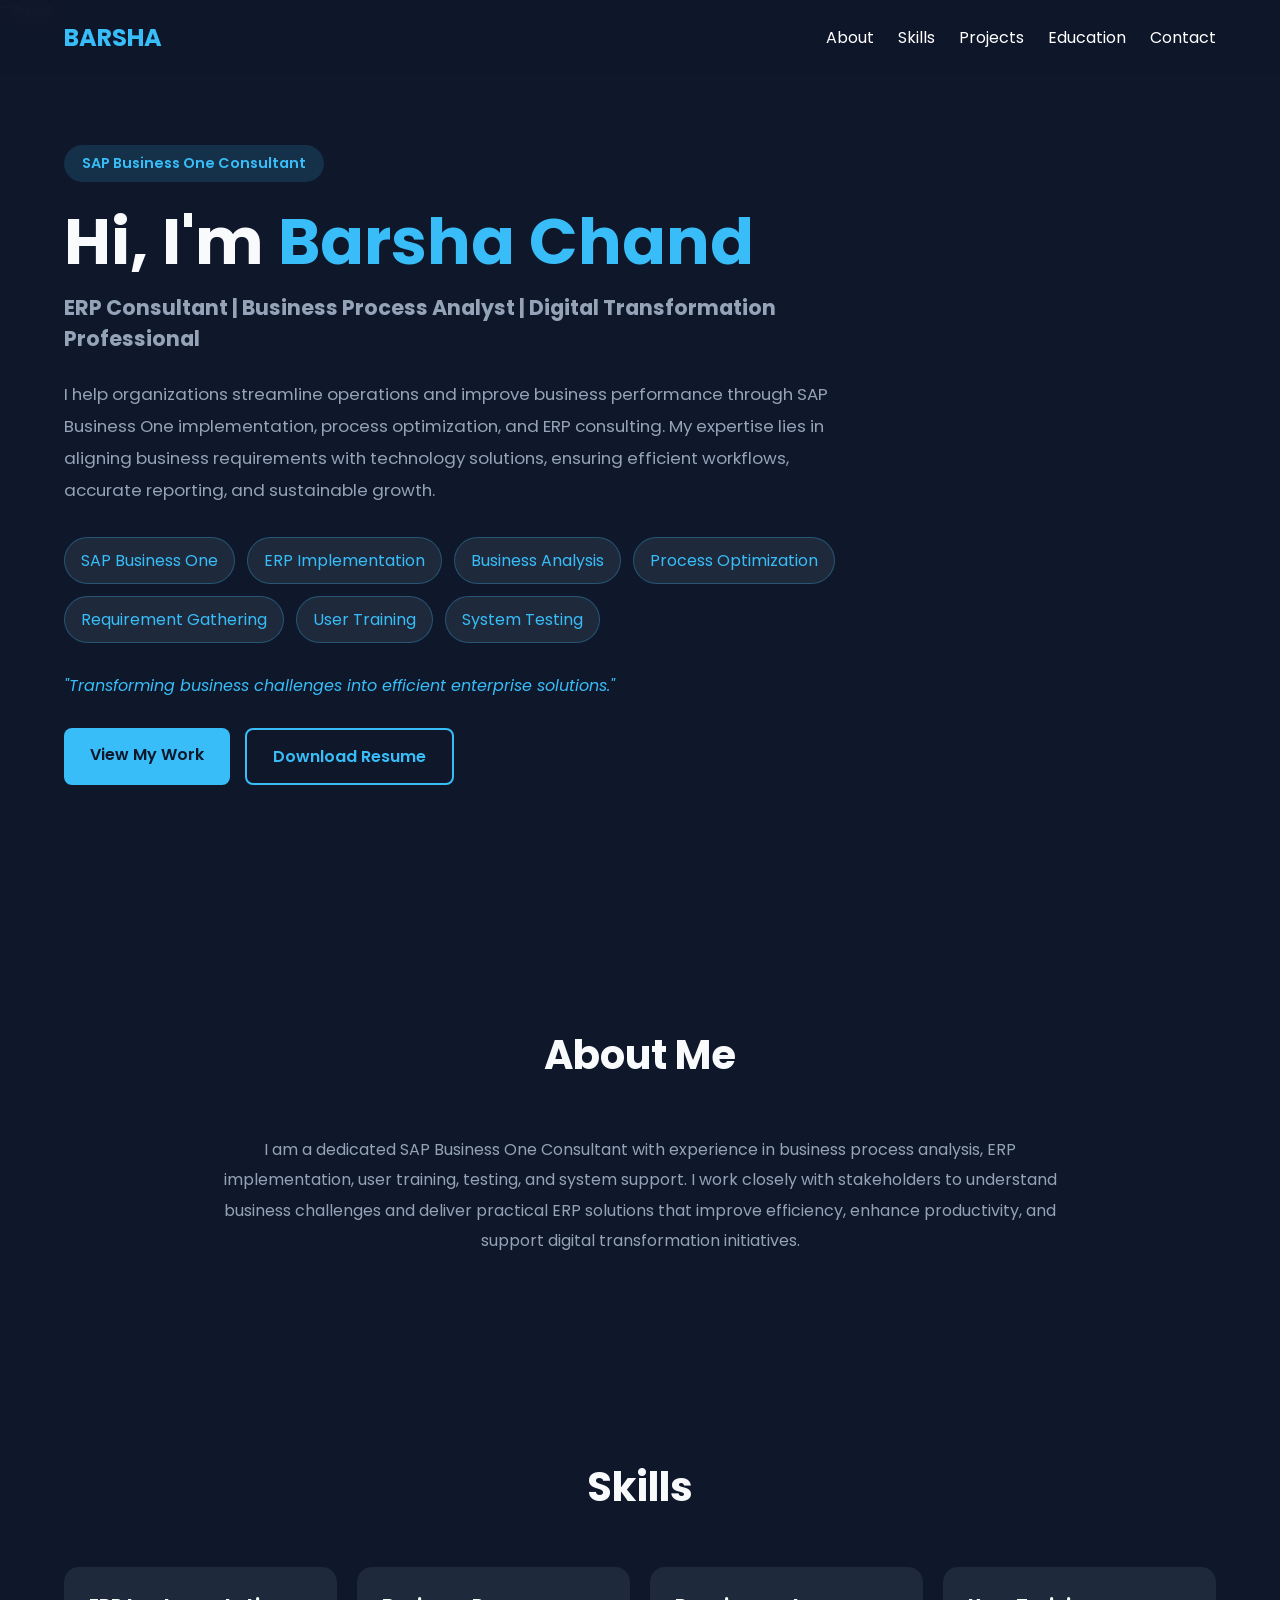
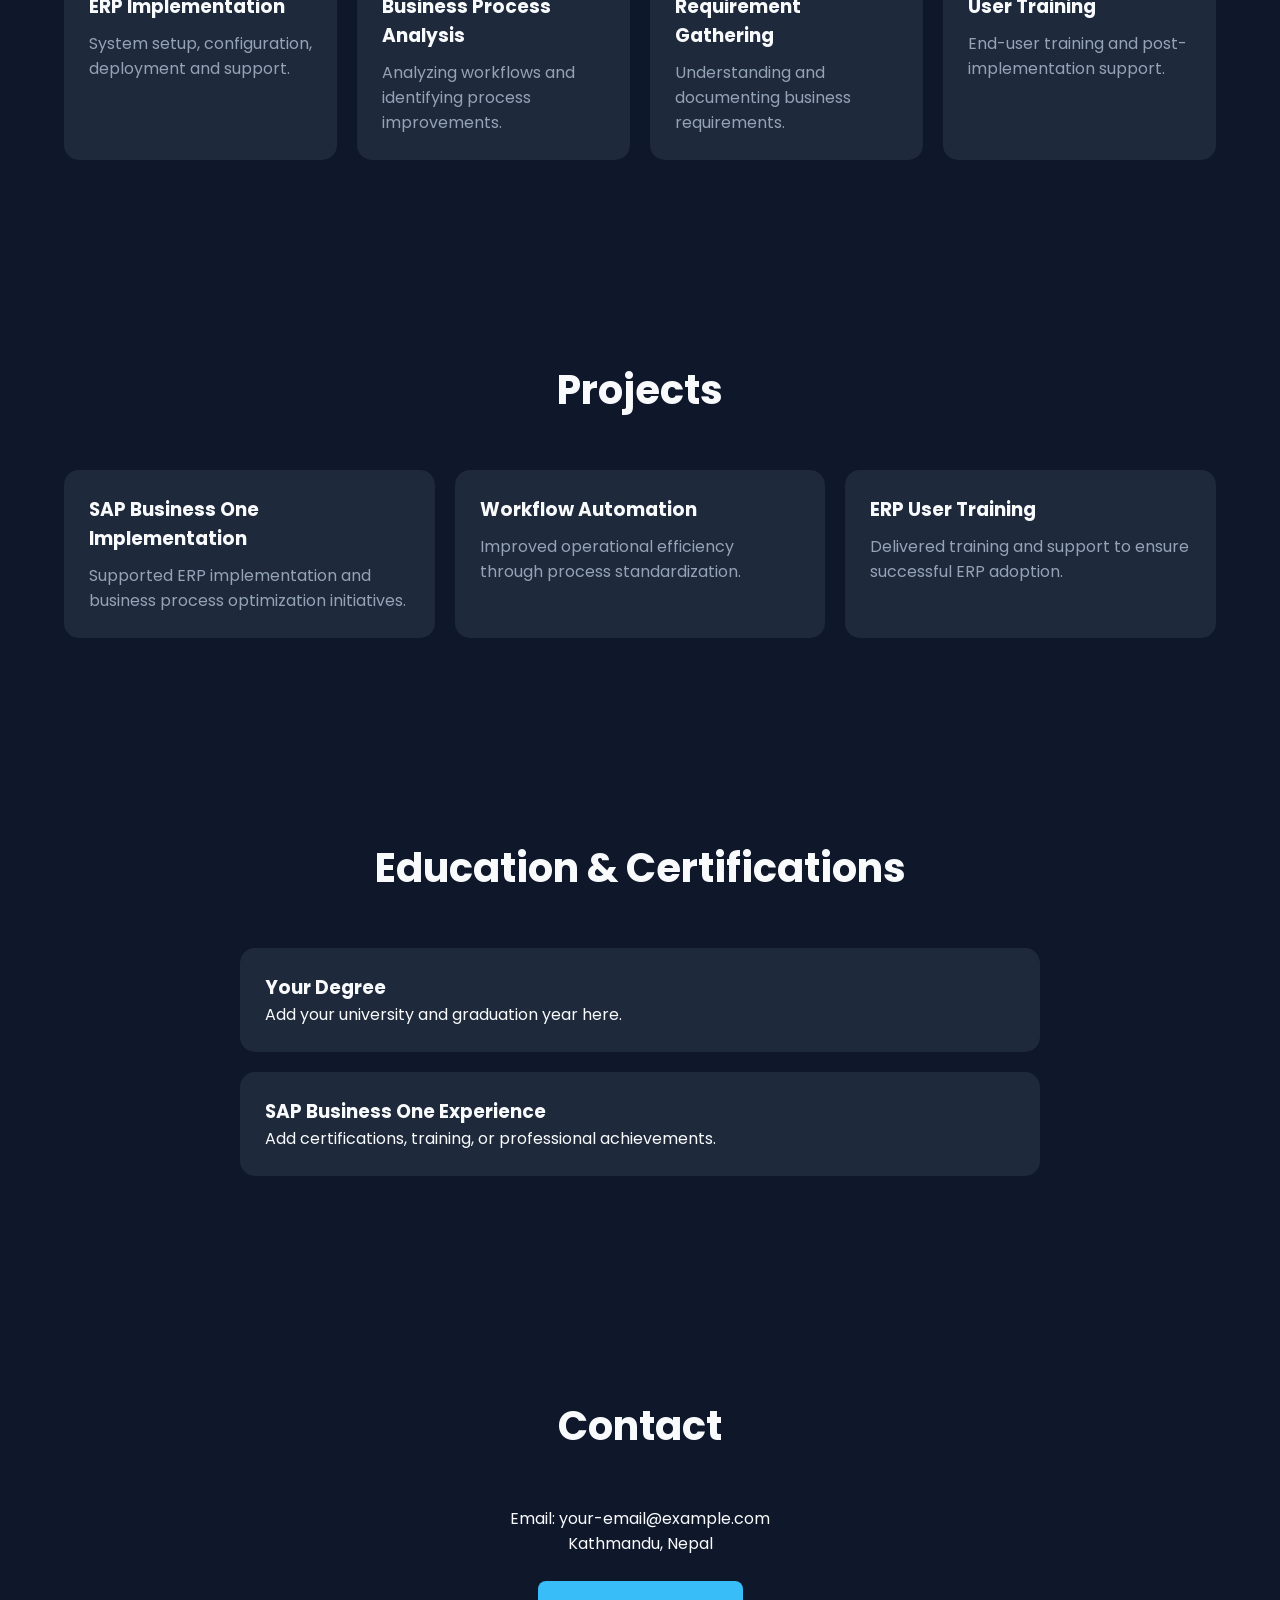
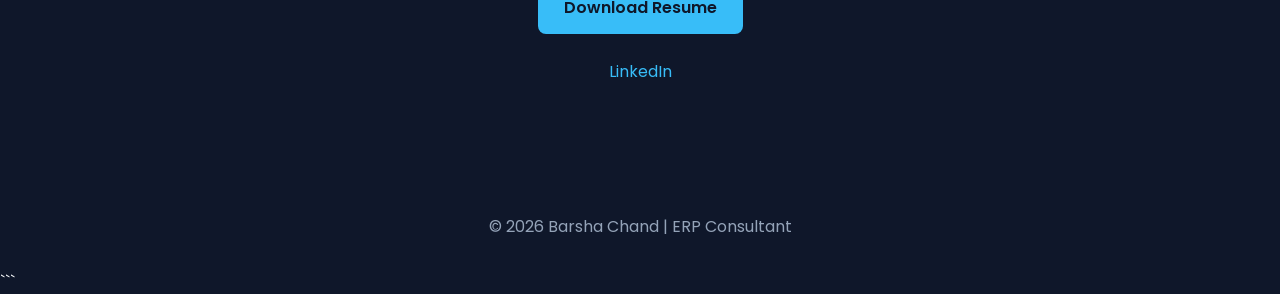
==== index.html @ 1b9569a8 "I changed the footer section" ====
```html
<!DOCTYPE html>
<html lang="en">
<head>
<meta charset="UTF-8">
<meta name="viewport" content="width=device-width, initial-scale=1.0">

<title>Barsha Chand | SAP Business One Consultant</title>

<link href="https://fonts.googleapis.com/css2?family=Poppins:wght@300;400;500;600;700&display=swap" rel="stylesheet">

<style>

:root{
    --bg:#0f172a;
    --card:#1e293b;
    --primary:#38bdf8;
    --text:#f8fafc;
    --muted:#94a3b8;
}

*{
    margin:0;
    padding:0;
    box-sizing:border-box;
    font-family:'Poppins',sans-serif;
    scroll-behavior:smooth;
}

body{
    background:var(--bg);
    color:var(--text);
}

.container{
    width:90%;
    max-width:1200px;
    margin:auto;
}

/* NAVBAR */

nav{
    position:fixed;
    top:0;
    width:100%;
    background:rgba(15,23,42,.95);
    backdrop-filter:blur(10px);
    z-index:1000;
}

.nav-content{
    display:flex;
    justify-content:space-between;
    align-items:center;
    padding:20px 0;
}

.logo{
    font-size:1.5rem;
    font-weight:700;
    color:var(--primary);
}

.nav-links a{
    color:white;
    text-decoration:none;
    margin-left:20px;
    transition:.3s;
}

.nav-links a:hover{
    color:var(--primary);
}

/* HERO */

.hero{
    min-height:100vh;
    display:flex;
    align-items:center;
    padding-top:80px;
}

.hero-content{
    max-width:800px;
}

.hero-badge{
    display:inline-block;
    background:rgba(56,189,248,.15);
    color:var(--primary);
    padding:8px 18px;
    border-radius:30px;
    font-size:.9rem;
    font-weight:600;
    margin-bottom:25px;
}

.hero h1{
    font-size:4rem;
    line-height:1.1;
}

.hero h1 span{
    color:var(--primary);
}

.hero-subtitle{
    color:var(--muted);
    font-size:1.3rem;
    margin-top:15px;
}

.hero-description{
    color:var(--muted);
    line-height:1.9;
    margin:25px 0;
    font-size:1.05rem;
}

.skill-tags{
    display:flex;
    flex-wrap:wrap;
    gap:12px;
    margin:30px 0;
}

.skill{
    background:var(--card);
    color:var(--primary);
    border:1px solid rgba(56,189,248,.3);
    padding:10px 16px;
    border-radius:30px;
}

.hero-quote{
    color:var(--primary);
    font-style:italic;
    margin-bottom:30px;
}

.hero-buttons{
    display:flex;
    gap:15px;
    flex-wrap:wrap;
}

.btn{
    display:inline-block;
    background:var(--primary);
    color:#0f172a;
    padding:14px 26px;
    border-radius:8px;
    text-decoration:none;
    font-weight:600;
}

.btn-outline{
    background:transparent;
    border:2px solid var(--primary);
    color:var(--primary);
}

/* SECTIONS */

section{
    padding:100px 0;
}

.section-title{
    text-align:center;
    font-size:2.5rem;
    margin-bottom:50px;
}

.about{
    max-width:850px;
    margin:auto;
    text-align:center;
    line-height:1.9;
    color:var(--muted);
}

.skills-grid,
.projects-grid{
    display:grid;
    grid-template-columns:repeat(auto-fit,minmax(250px,1fr));
    gap:20px;
}

.card{
    background:var(--card);
    padding:25px;
    border-radius:15px;
    transition:.3s;
}

.card:hover{
    transform:translateY(-8px);
}

.card p{
    margin-top:10px;
    color:var(--muted);
}

.timeline{
    max-width:800px;
    margin:auto;
}

.timeline-item{
    background:var(--card);
    padding:25px;
    border-radius:15px;
    margin-bottom:20px;
}

.contact{
    text-align:center;
}

.socials{
    margin-top:25px;
}

.socials a{
    color:var(--primary);
    text-decoration:none;
    margin:0 12px;
}

footer{
    text-align:center;
    padding:30px;
    color:var(--muted);
}

/* MOBILE */

@media(max-width:768px){

.hero h1{
    font-size:2.8rem;
}

.nav-links{
    display:none;
}

.hero{
    text-align:center;
}

.skill-tags{
    justify-content:center;
}

.hero-buttons{
    justify-content:center;
}

}

</style>
</head>

<body>

<nav>
<div class="container nav-content">

<div class="logo">BARSHA</div>

<div class="nav-links">
<a href="#about">About</a>
<a href="#skills">Skills</a>
<a href="#projects">Projects</a>
<a href="#education">Education</a>
<a href="#contact">Contact</a>
</div>

</div>
</nav>

<section class="hero">

<div class="container">

<div class="hero-content">

<div class="hero-badge">
SAP Business One Consultant
</div>

<h1>
Hi, I'm <span>Barsha Chand</span>
</h1>

<h3 class="hero-subtitle">
ERP Consultant | Business Process Analyst | Digital Transformation Professional
</h3>

<p class="hero-description">
I help organizations streamline operations and improve business performance through SAP Business One implementation, process optimization, and ERP consulting. My expertise lies in aligning business requirements with technology solutions, ensuring efficient workflows, accurate reporting, and sustainable growth.
</p>

<div class="skill-tags">
<span class="skill">SAP Business One</span>
<span class="skill">ERP Implementation</span>
<span class="skill">Business Analysis</span>
<span class="skill">Process Optimization</span>
<span class="skill">Requirement Gathering</span>
<span class="skill">User Training</span>
<span class="skill">System Testing</span>
</div>

<p class="hero-quote">
"Transforming business challenges into efficient enterprise solutions."
</p>

<div class="hero-buttons">
<a href="#projects" class="btn">View My Work</a>
<a href="resume.pdf" class="btn btn-outline">Download Resume</a>
</div>

</div>

</div>

</section>

<section id="about">

<div class="container">

<h2 class="section-title">About Me</h2>

<div class="about">
<p>
I am a dedicated SAP Business One Consultant with experience in business process analysis, ERP implementation, user training, testing, and system support. I work closely with stakeholders to understand business challenges and deliver practical ERP solutions that improve efficiency, enhance productivity, and support digital transformation initiatives.
</p>
</div>

</div>

</section>

<section id="skills">

<div class="container">

<h2 class="section-title">Skills</h2>

<div class="skills-grid">

<div class="card">
<h3>ERP Implementation</h3>
<p>System setup, configuration, deployment and support.</p>
</div>

<div class="card">
<h3>Business Process Analysis</h3>
<p>Analyzing workflows and identifying process improvements.</p>
</div>

<div class="card">
<h3>Requirement Gathering</h3>
<p>Understanding and documenting business requirements.</p>
</div>

<div class="card">
<h3>User Training</h3>
<p>End-user training and post-implementation support.</p>
</div>

</div>

</div>

</section>

<section id="projects">

<div class="container">

<h2 class="section-title">Projects</h2>

<div class="projects-grid">

<div class="card">
<h3>SAP Business One Implementation</h3>
<p>Supported ERP implementation and business process optimization initiatives.</p>
</div>

<div class="card">
<h3>Workflow Automation</h3>
<p>Improved operational efficiency through process standardization.</p>
</div>

<div class="card">
<h3>ERP User Training</h3>
<p>Delivered training and support to ensure successful ERP adoption.</p>
</div>

</div>

</div>

</section>

<section id="education">

<div class="container">

<h2 class="section-title">Education & Certifications</h2>

<div class="timeline">

<div class="timeline-item">
<h3>Your Degree</h3>
<p>Add your university and graduation year here.</p>
</div>

<div class="timeline-item">
<h3>SAP Business One Experience</h3>
<p>Add certifications, training, or professional achievements.</p>
</div>

</div>

</div>

</section>

<section id="contact">

<div class="container contact">

<h2 class="section-title">Contact</h2>

<p>Email: your-email@example.com</p>
<p>Kathmandu, Nepal</p>

<br>

<a href="resume.pdf" class="btn">
Download Resume
</a>

<div class="socials">
<a href="https://www.linkedin.com/in/barsha-chand-698a9b24b/" target="_blank">LinkedIn</a>
</div>

</div>

</section>

<footer>
© 2026 Barsha Chand | ERP Consultant
</footer>

</body>
</html>
```
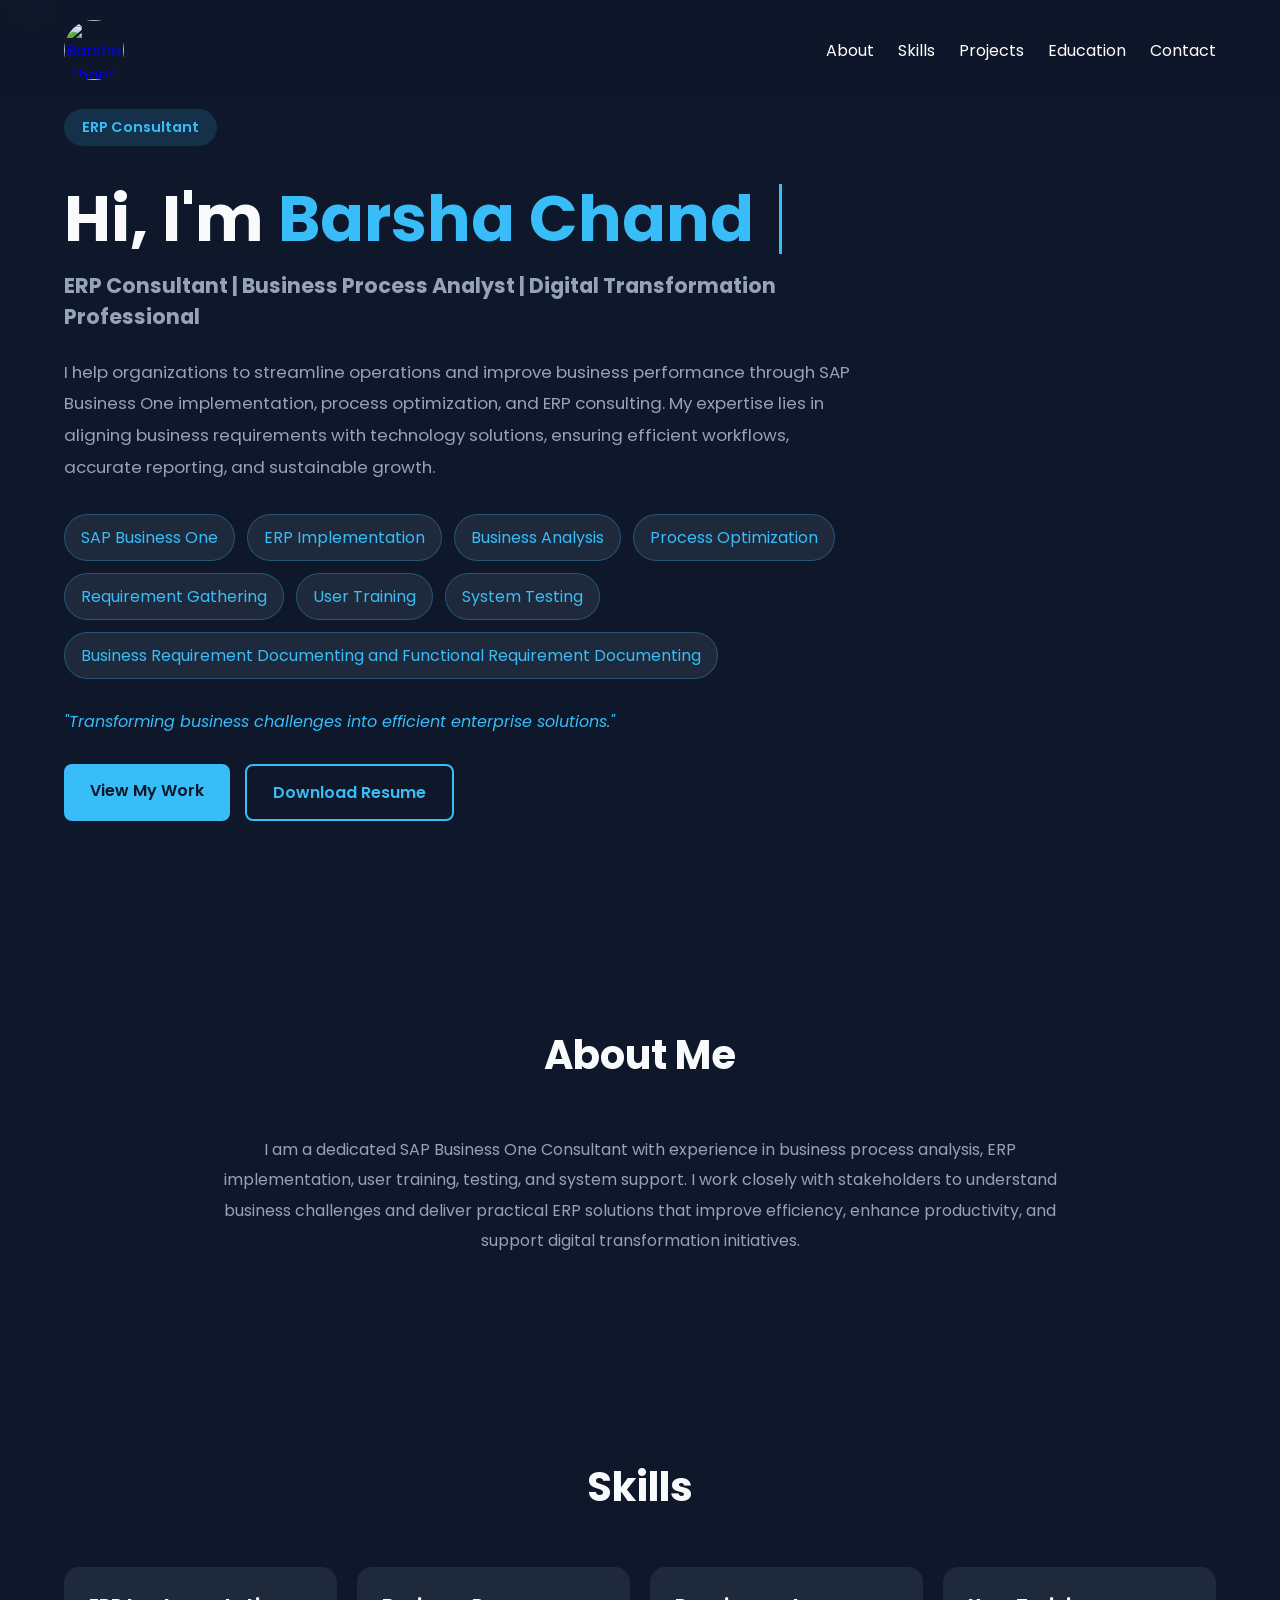
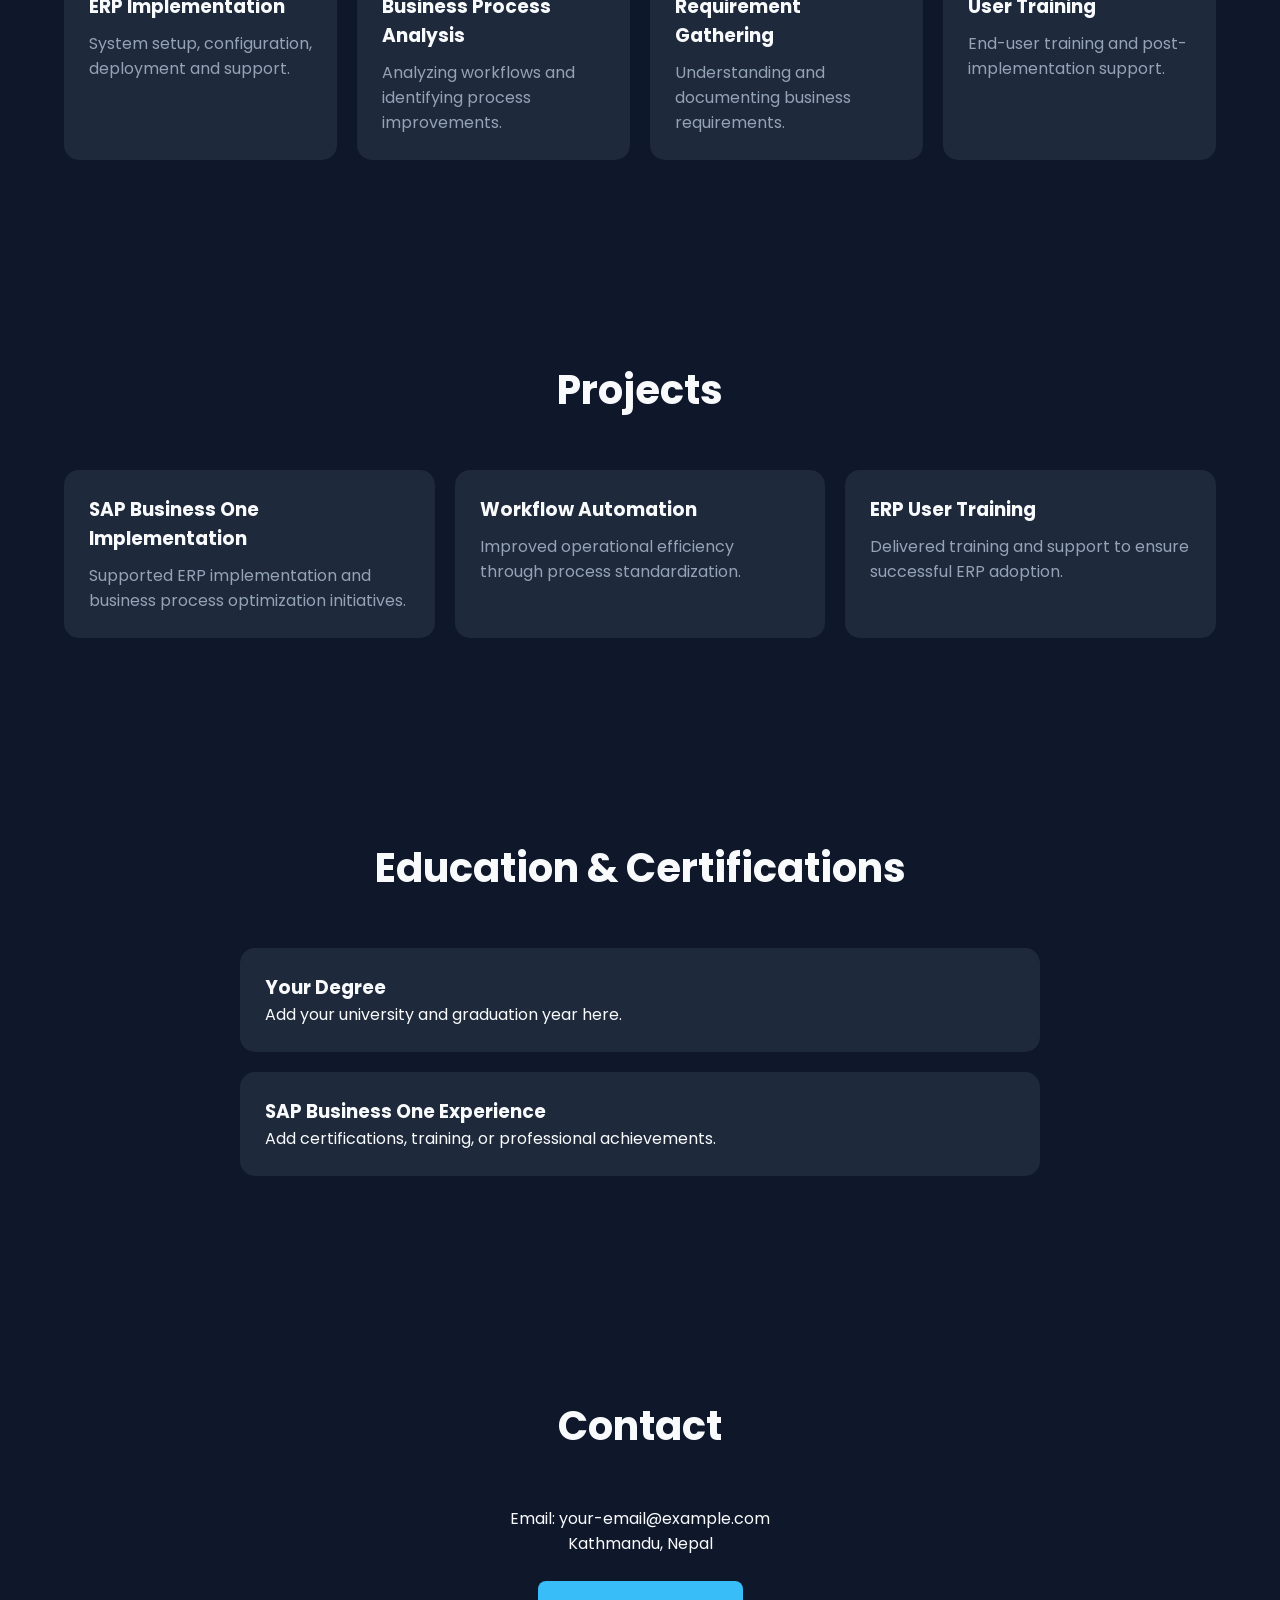
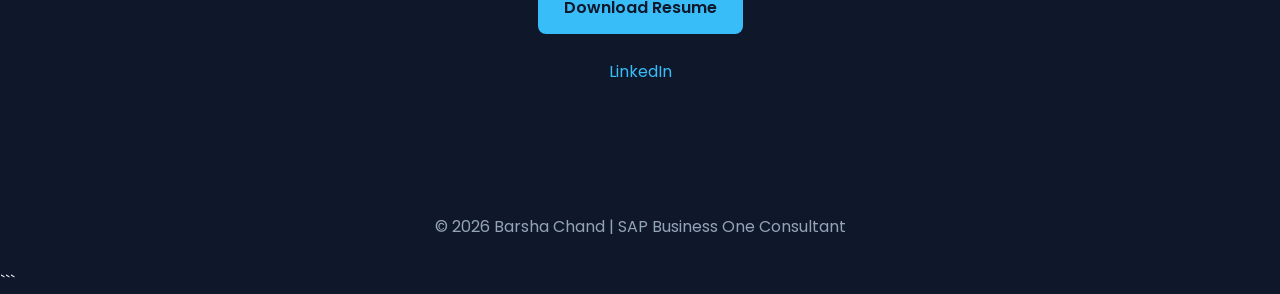
==== commit 9ced3a7d: "I changed my profile section" ====
--- a/index.html
+++ b/index.html
@@ -5,7 +5,7 @@
 <meta charset="UTF-8">
 <meta name="viewport" content="width=device-width, initial-scale=1.0">
 
-<title>Barsha Chand | SAP Business One Consultant</title>
+<title>Barsha Chand | ERP Consultant</title>
 
 <link href="https://fonts.googleapis.com/css2?family=Poppins:wght@300;400;500;600;700&display=swap" rel="stylesheet">
 
@@ -56,10 +56,19 @@
     padding:20px 0;
 }
 
-.logo{
-    font-size:1.5rem;
-    font-weight:700;
-    color:var(--primary);
+.logo {
+    width: 60px;
+    height: 60px;
+    border-radius: 50%;
+    overflow: hidden;
+    display: block;
+    cursor: pointer;
+}
+
+.logo img {
+    width: 100%;
+    height: 100%;
+    object-fit: cover;
 }
 
 .nav-links a{
@@ -118,7 +127,34 @@
     margin:25px 0;
     font-size:1.05rem;
 }
-
+.typing {
+      position: relative;
+    top: 13px;
+    display: inline-block;
+    vertical-align: baseline;
+    overflow: hidden;
+    white-space: nowrap;    
+    border-right: 3px solid var(--primary);
+    width: 0;
+    animation:
+        typing 3s steps(12, end) forwards,
+        blink 0.8s step-end 5s;
+}
+
+@keyframes typing {
+    from {
+        width: 0;
+    }
+    to {
+        width: 12ch;
+    }
+}
+
+@keyframes blink {
+    50% {
+        border-color: transparent;
+    }
+}
 .skill-tags{
     display:flex;
     flex-wrap:wrap;
@@ -145,6 +181,7 @@
     gap:15px;
     flex-wrap:wrap;
 }
+
 
 .btn{
     display:inline-block;
@@ -241,6 +278,7 @@
 
 @media(max-width:768px){
 
+    
 .hero h1{
     font-size:2.8rem;
 }
@@ -266,12 +304,14 @@
 </style>
 </head>
 
-<body>
+<body id="top">
 
 <nav>
 <div class="container nav-content">
 
-<div class="logo">BARSHA</div>
+<a href="#top" class="logo">
+    <img src="photo.jpg" alt="Barsha Chand">
+</a>
 
 <div class="nav-links">
 <a href="#about">About</a>
@@ -291,11 +331,12 @@
 <div class="hero-content">
 
 <div class="hero-badge">
-SAP Business One Consultant
+ERP Consultant
 </div>
 
 <h1>
-Hi, I'm <span>Barsha Chand</span>
+    Hi, I'm
+    <span class="typing">Barsha Chand</span>
 </h1>
 
 <h3 class="hero-subtitle">
@@ -303,7 +344,7 @@
 </h3>
 
 <p class="hero-description">
-I help organizations streamline operations and improve business performance through SAP Business One implementation, process optimization, and ERP consulting. My expertise lies in aligning business requirements with technology solutions, ensuring efficient workflows, accurate reporting, and sustainable growth.
+I help organizations to streamline operations and improve business performance through SAP Business One implementation, process optimization, and ERP consulting. My expertise lies in aligning business requirements with technology solutions, ensuring efficient workflows, accurate reporting, and sustainable growth.
 </p>
 
 <div class="skill-tags">
@@ -314,6 +355,7 @@
 <span class="skill">Requirement Gathering</span>
 <span class="skill">User Training</span>
 <span class="skill">System Testing</span>
+<span class="skill">Business Requirement Documenting and Functional Requirement Documenting</span>
 </div>
 
 <p class="hero-quote">
@@ -458,7 +500,7 @@
 </section>
 
 <footer>
-© 2026 Barsha Chand | ERP Consultant
+© 2026 Barsha Chand | SAP Business One Consultant
 </footer>
 
 </body>
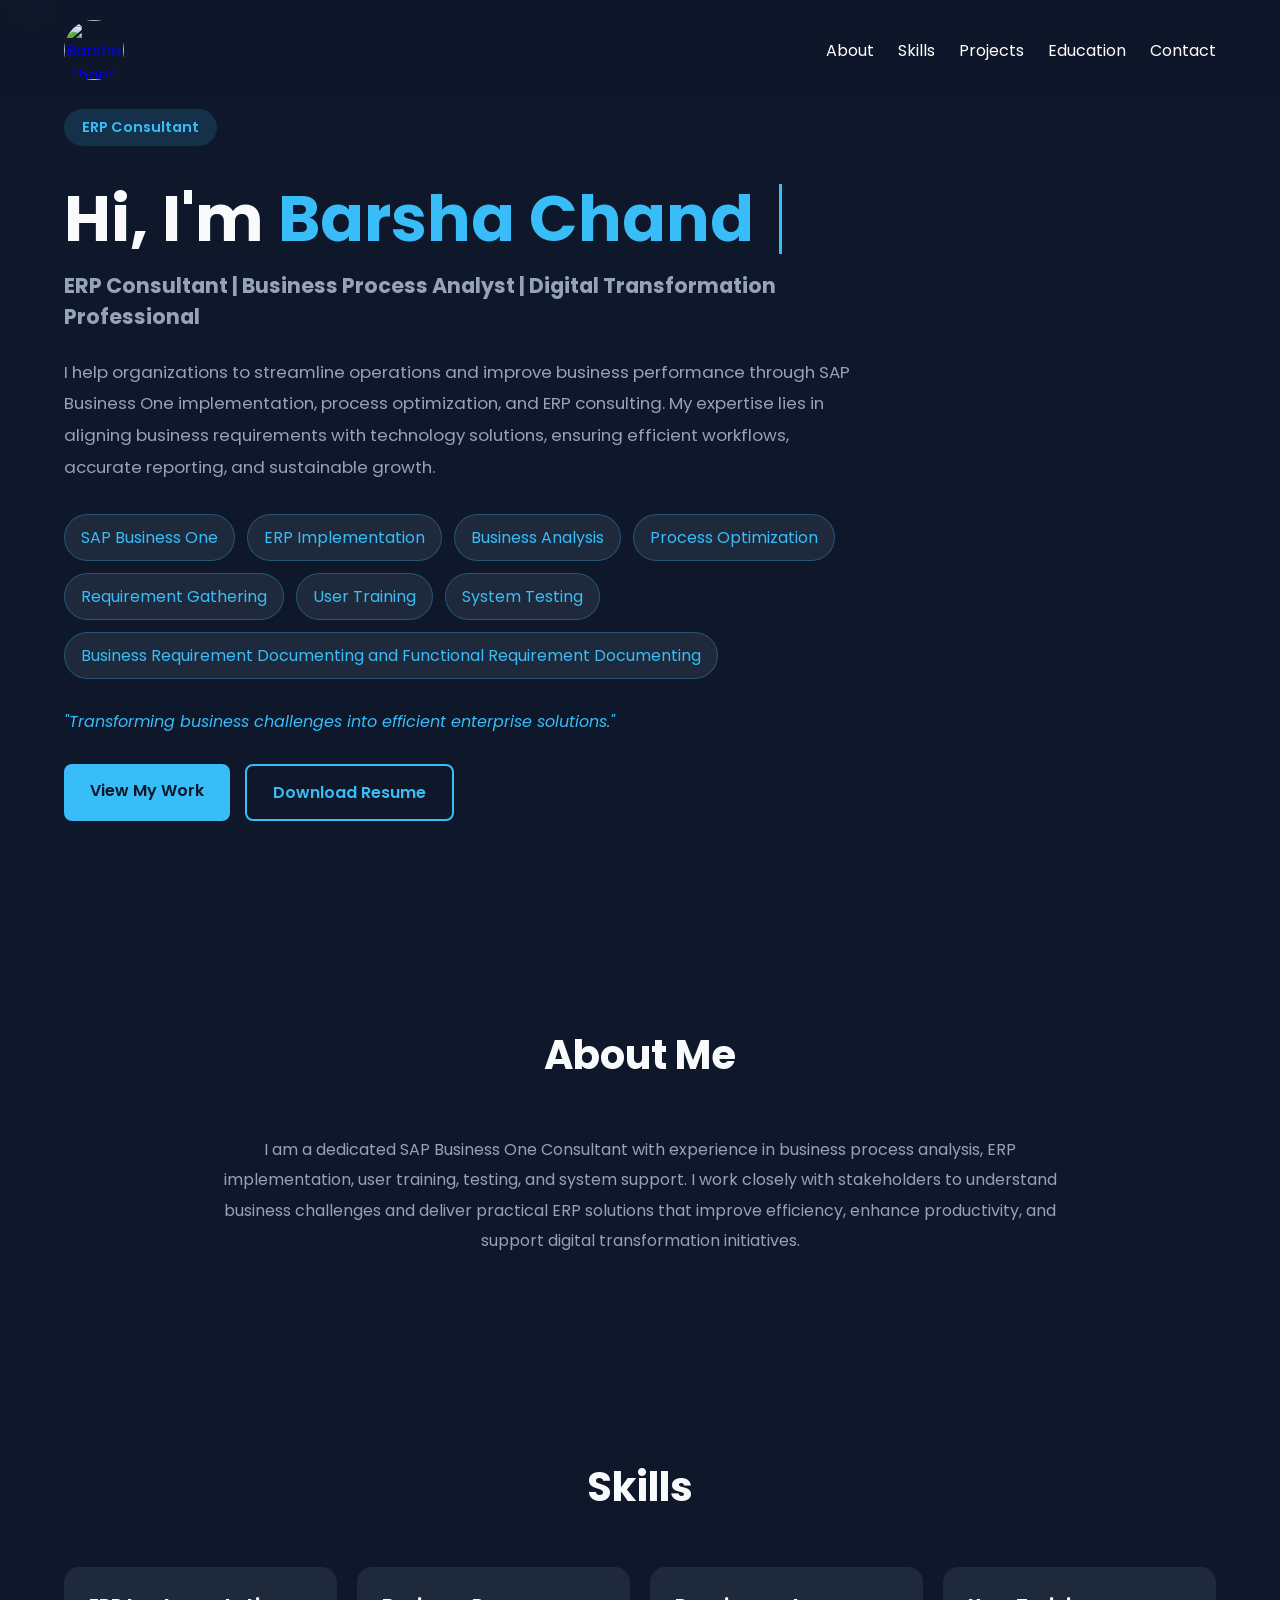
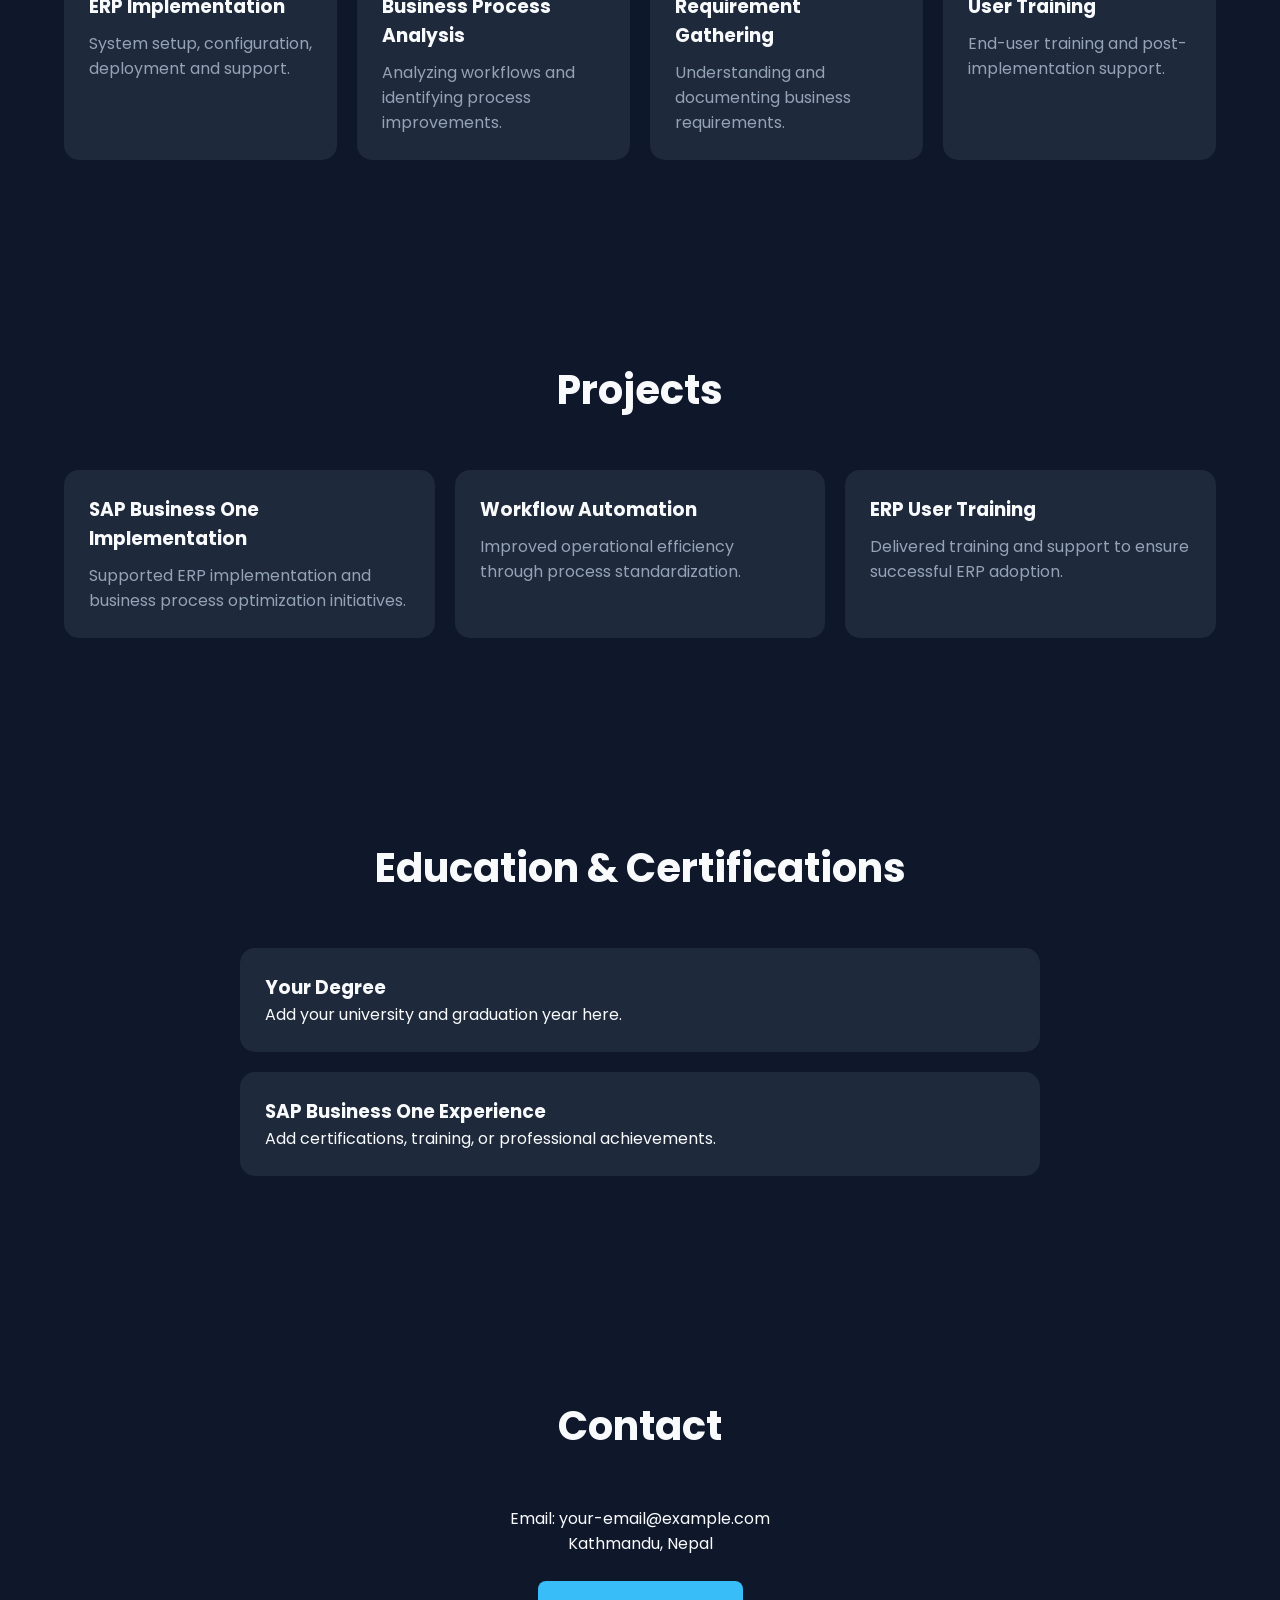
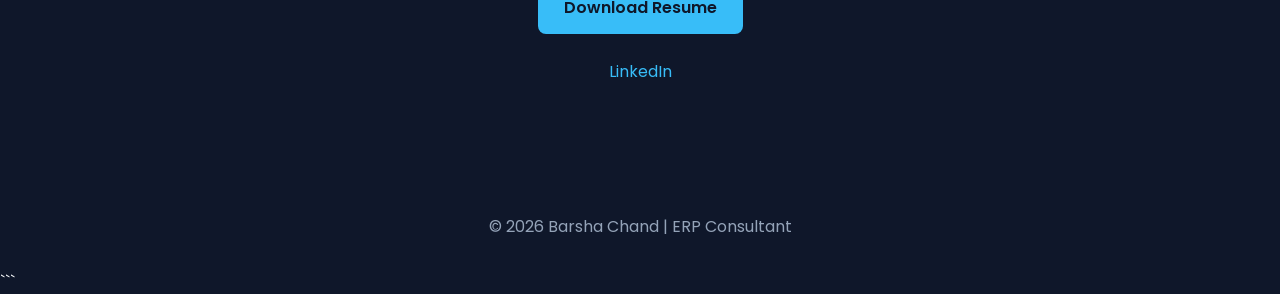
==== commit ee97a12d: "I changes my profile section" ====
--- a/index.html
+++ b/index.html
@@ -500,7 +500,7 @@
 </section>
 
 <footer>
-© 2026 Barsha Chand | SAP Business One Consultant
+© 2026 Barsha Chand | ERP Consultant
 </footer>
 
 </body>
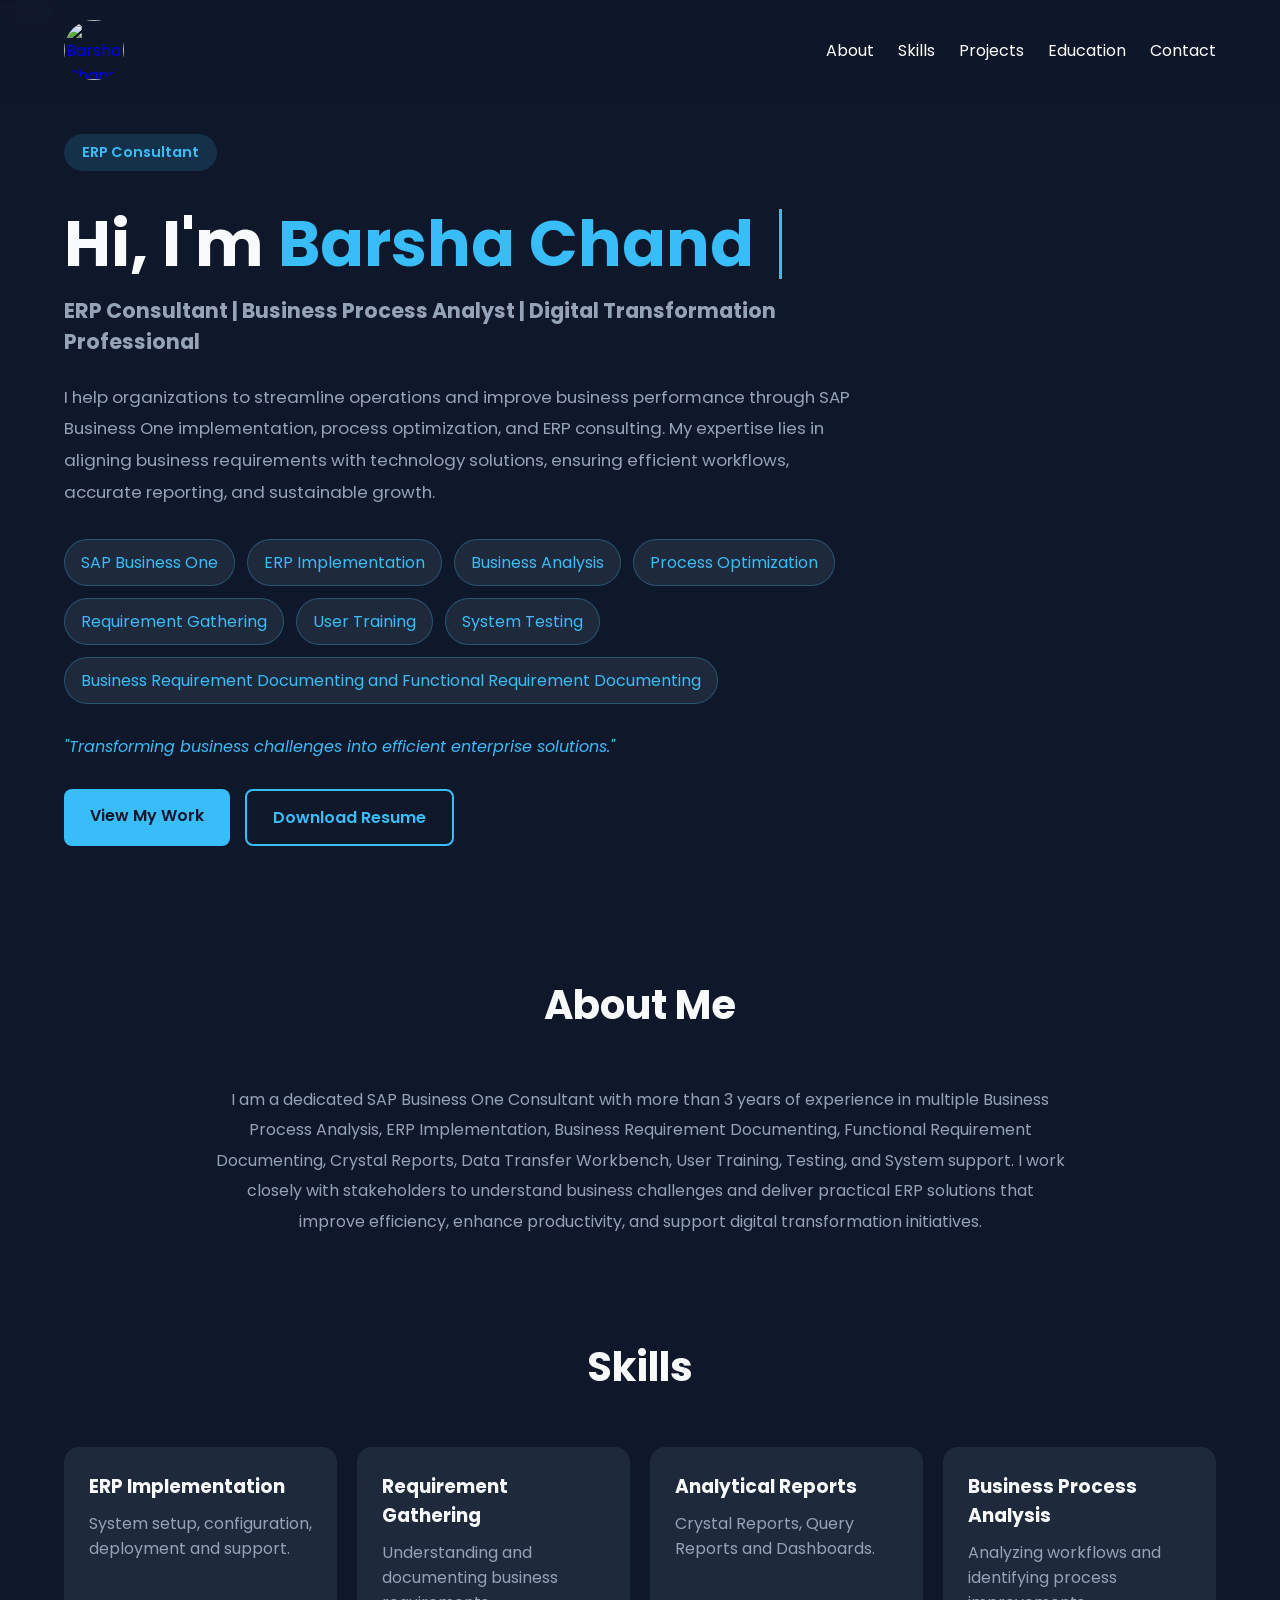
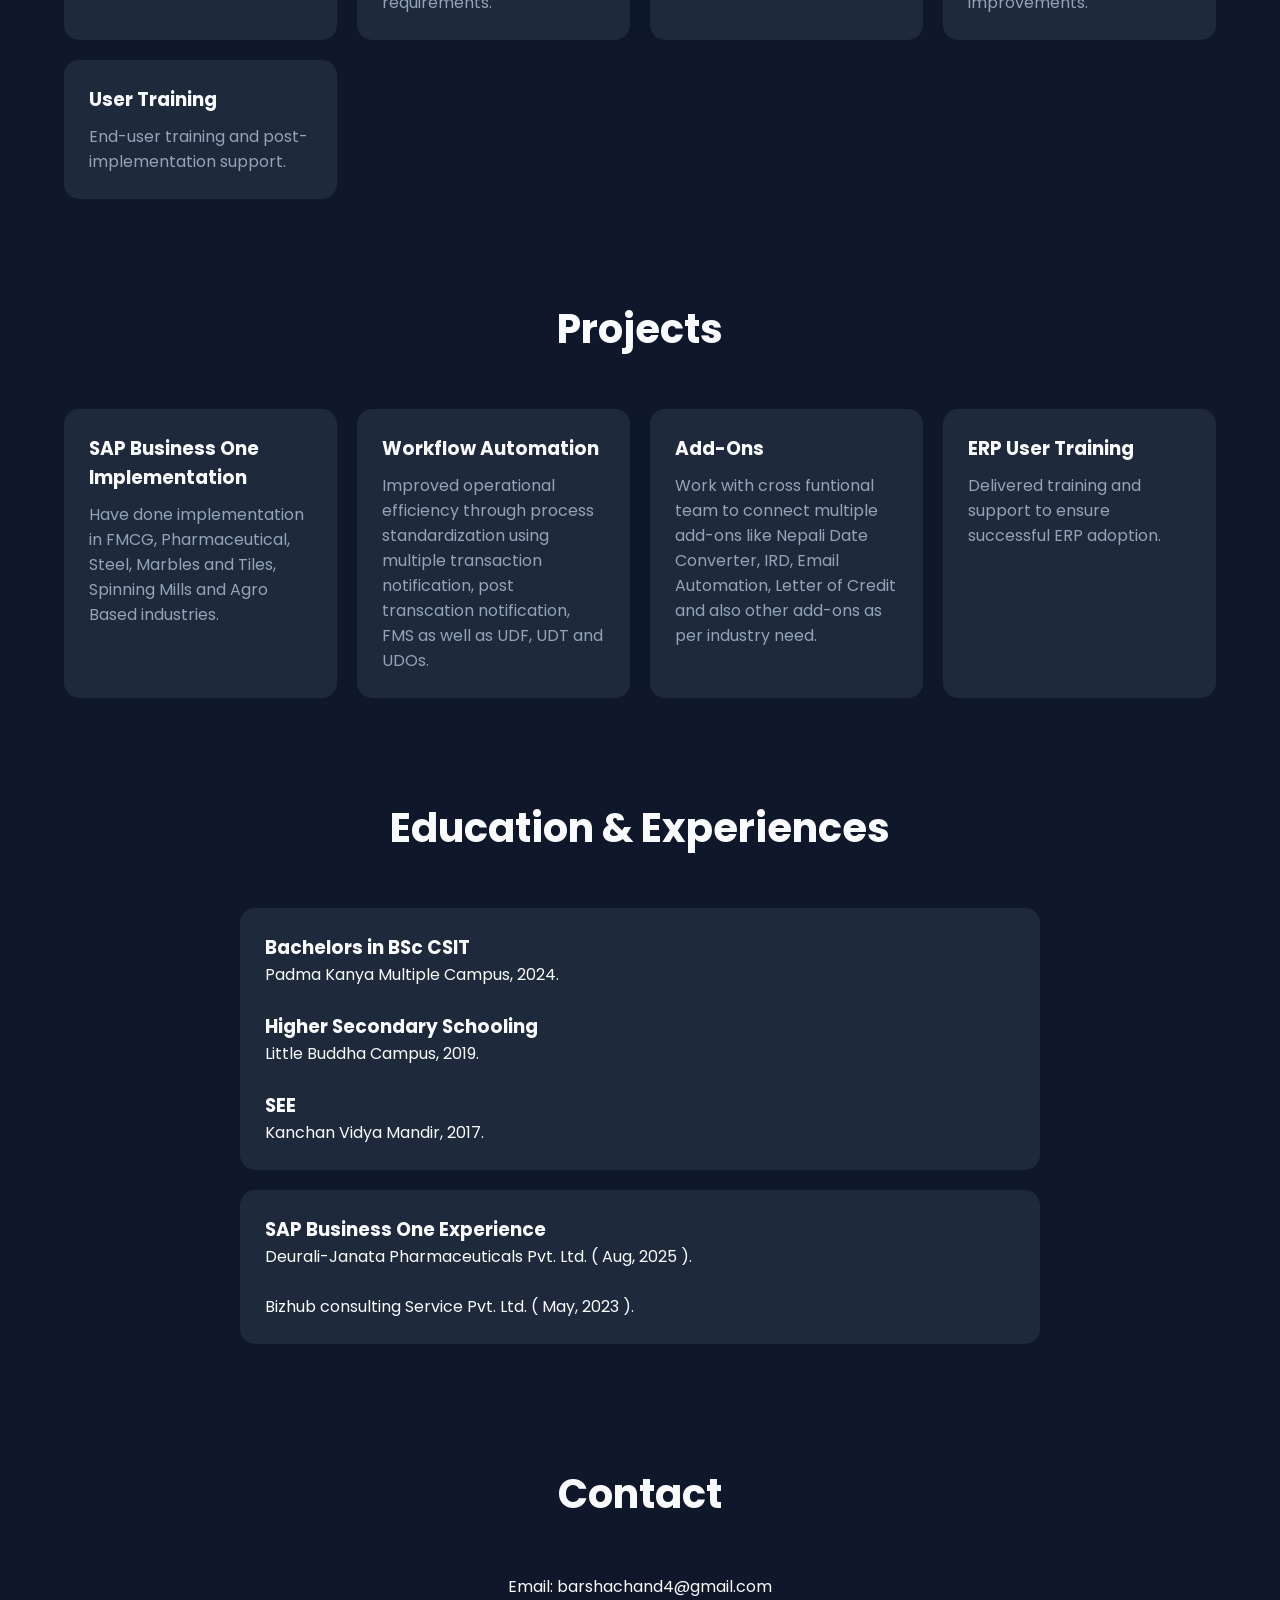
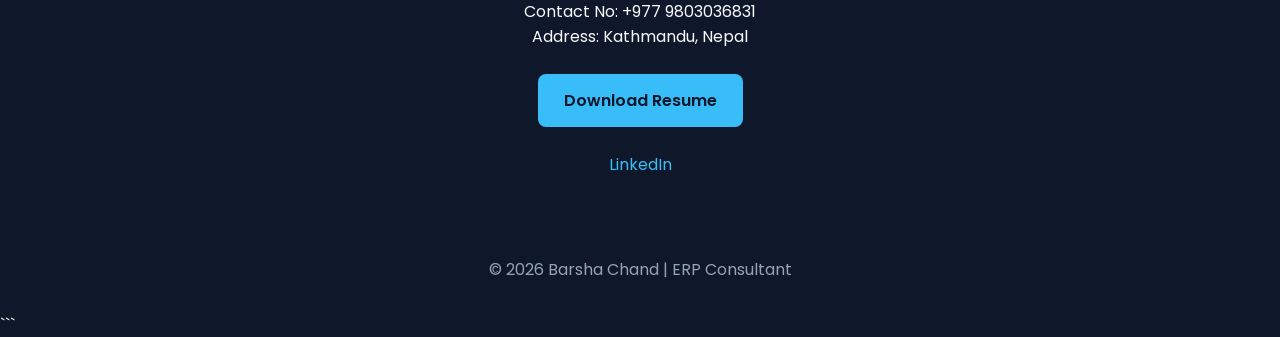
==== commit 71cddd46: "I updated all the content" ====
--- a/index.html
+++ b/index.html
@@ -202,7 +202,7 @@
 /* SECTIONS */
 
 section{
-    padding:100px 0;
+    padding:50px 0;
 }
 
 .section-title{
@@ -381,7 +381,7 @@
 
 <div class="about">
 <p>
-I am a dedicated SAP Business One Consultant with experience in business process analysis, ERP implementation, user training, testing, and system support. I work closely with stakeholders to understand business challenges and deliver practical ERP solutions that improve efficiency, enhance productivity, and support digital transformation initiatives.
+I am a dedicated SAP Business One Consultant with more than 3 years of experience in multiple Business Process Analysis, ERP Implementation, Business Requirement Documenting, Functional Requirement Documenting, Crystal Reports, Data Transfer Workbench, User Training, Testing, and System support. I work closely with stakeholders to understand business challenges and deliver practical ERP solutions that improve efficiency, enhance productivity, and support digital transformation initiatives.
 </p>
 </div>
 
@@ -396,6 +396,7 @@
 <h2 class="section-title">Skills</h2>
 
 <div class="skills-grid">
+
 
 <div class="card">
 <h3>ERP Implementation</h3>
@@ -403,16 +404,21 @@
 </div>
 
 <div class="card">
+<h3>Requirement Gathering</h3>
+<p>Understanding and documenting business requirements.</p>
+</div>
+
+<div class="card">
+<h3>Analytical Reports</h3>
+<p>Crystal Reports, Query Reports and Dashboards.</p>
+</div>
+
+<div class="card">
 <h3>Business Process Analysis</h3>
 <p>Analyzing workflows and identifying process improvements.</p>
 </div>
 
 <div class="card">
-<h3>Requirement Gathering</h3>
-<p>Understanding and documenting business requirements.</p>
-</div>
-
-<div class="card">
 <h3>User Training</h3>
 <p>End-user training and post-implementation support.</p>
 </div>
@@ -433,12 +439,17 @@
 
 <div class="card">
 <h3>SAP Business One Implementation</h3>
-<p>Supported ERP implementation and business process optimization initiatives.</p>
+<p>Have done implementation in FMCG, Pharmaceutical, Steel, Marbles and Tiles, Spinning Mills and Agro Based industries.</p>
 </div>
 
 <div class="card">
 <h3>Workflow Automation</h3>
-<p>Improved operational efficiency through process standardization.</p>
+<p>Improved operational efficiency through process standardization using multiple transaction notification, post transcation notification, FMS as well as UDF, UDT and UDOs.</p>
+</div>
+
+<div class="card">
+<h3>Add-Ons</h3>
+<p>Work with cross funtional team to connect multiple add-ons like Nepali Date Converter, IRD, Email Automation, Letter of Credit and also other add-ons as per industry need.</p>
 </div>
 
 <div class="card">
@@ -456,18 +467,26 @@
 
 <div class="container">
 
-<h2 class="section-title">Education & Certifications</h2>
+<h2 class="section-title">Education & Experiences</h2>
 
 <div class="timeline">
 
 <div class="timeline-item">
-<h3>Your Degree</h3>
-<p>Add your university and graduation year here.</p>
+<h3>Bachelors in BSc CSIT</h3>
+<p>Padma Kanya Multiple Campus, 2024.</p>
+<br>
+<h3>Higher Secondary Schooling</h3>
+<p>Little Buddha Campus, 2019.</p>
+<br>
+<h3>SEE</h3>
+<p>Kanchan Vidya Mandir, 2017.</p>
 </div>
 
 <div class="timeline-item">
 <h3>SAP Business One Experience</h3>
-<p>Add certifications, training, or professional achievements.</p>
+<p>Deurali-Janata Pharmaceuticals Pvt. Ltd. ( Aug, 2025 ).</p>
+<br>
+<p>Bizhub consulting Service Pvt. Ltd. ( May, 2023 ).</p>
 </div>
 
 </div>
@@ -482,8 +501,9 @@
 
 <h2 class="section-title">Contact</h2>
 
-<p>Email: your-email@example.com</p>
-<p>Kathmandu, Nepal</p>
+<p>Email: barshachand4@gmail.com</p>
+<p>Contact No: +977 9803036831</p>
+<p>Address: Kathmandu, Nepal</p>
 
 <br>
 
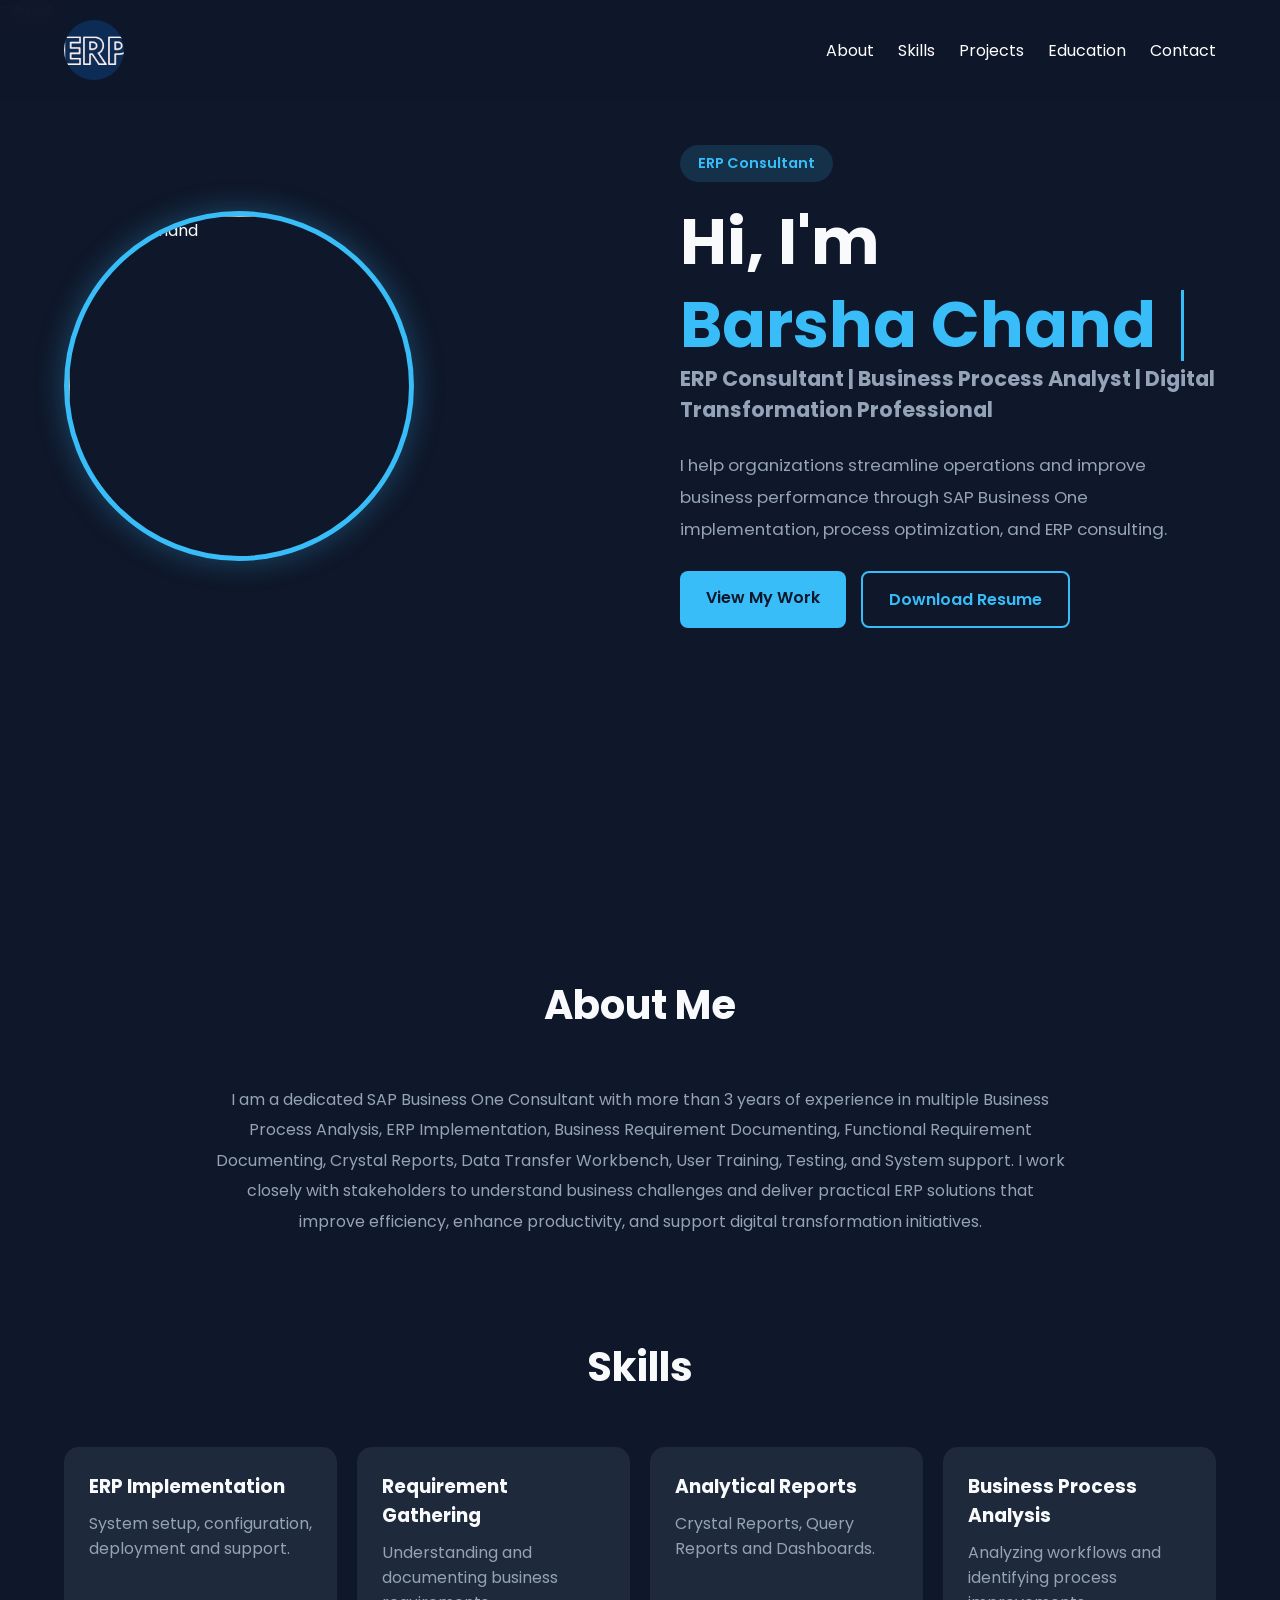
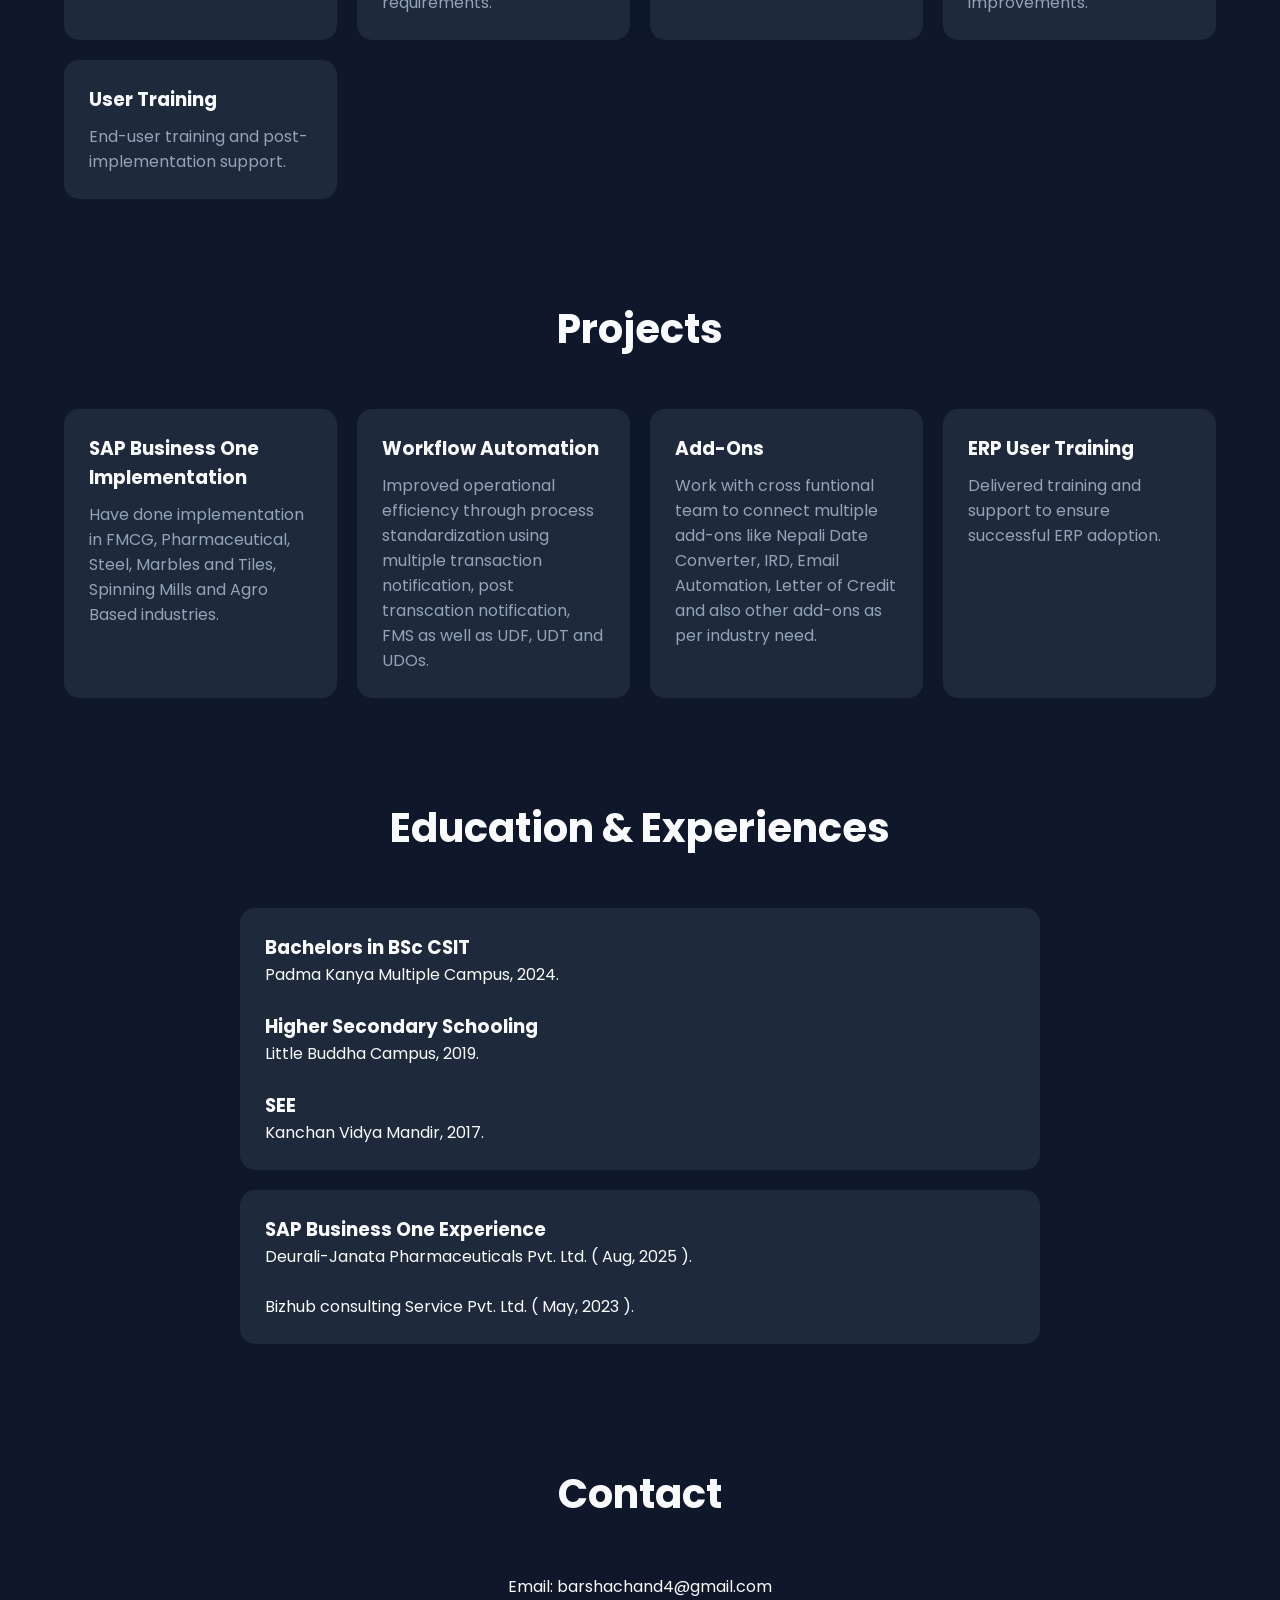
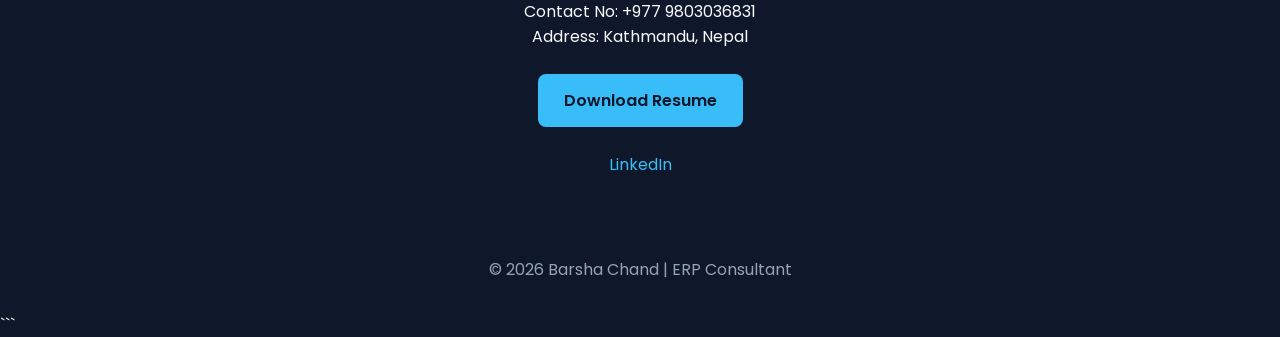
==== commit 87aaaa52: "I have completed my portfolio" ====
--- a/index.html
+++ b/index.html
@@ -86,9 +86,8 @@
 
 .hero{
     min-height:100vh;
-    display:flex;
-    align-items:center;
-    padding-top:80px;
+    padding-top:120px;
+    display:block;
 }
 
 .hero-content{
@@ -273,6 +272,31 @@
     padding:30px;
     color:var(--muted);
 }
+.hero-wrapper{
+    display:flex;
+    align-items:center;
+    justify-content:space-between;
+    gap:80px;
+}
+
+.hero-image{
+    flex:1;
+    display:flex;
+    justify-content:flex-start;
+}
+
+.hero-content{
+    flex:1;
+}
+
+.hero-image img{
+    width:350px;
+    height:350px;
+    border-radius:50%;
+    object-fit:cover;
+    border:5px solid var(--primary);
+    box-shadow:0 0 30px rgba(56,189,248,.3);
+}
 
 /* MOBILE */
 
@@ -298,6 +322,19 @@
 .hero-buttons{
     justify-content:center;
 }
+.hero-wrapper{
+    flex-direction:column;
+    text-align:center;
+}
+
+.hero-image{
+    justify-content:center;
+}
+
+.hero-image img{
+    width:250px;
+    height:250px;
+}
 
 }
 
@@ -310,7 +347,7 @@
 <div class="container nav-content">
 
 <a href="#top" class="logo">
-    <img src="photo.jpg" alt="Barsha Chand">
+    <img src="logo.png" alt="Logo">
 </a>
 
 <div class="nav-links">
@@ -328,49 +365,42 @@
 
 <div class="container">
 
-<div class="hero-content">
-
-<div class="hero-badge">
-ERP Consultant
-</div>
-
-<h1>
-    Hi, I'm
-    <span class="typing">Barsha Chand</span>
-</h1>
-
-<h3 class="hero-subtitle">
-ERP Consultant | Business Process Analyst | Digital Transformation Professional
-</h3>
-
-<p class="hero-description">
-I help organizations to streamline operations and improve business performance through SAP Business One implementation, process optimization, and ERP consulting. My expertise lies in aligning business requirements with technology solutions, ensuring efficient workflows, accurate reporting, and sustainable growth.
-</p>
-
-<div class="skill-tags">
-<span class="skill">SAP Business One</span>
-<span class="skill">ERP Implementation</span>
-<span class="skill">Business Analysis</span>
-<span class="skill">Process Optimization</span>
-<span class="skill">Requirement Gathering</span>
-<span class="skill">User Training</span>
-<span class="skill">System Testing</span>
-<span class="skill">Business Requirement Documenting and Functional Requirement Documenting</span>
-</div>
-
-<p class="hero-quote">
-"Transforming business challenges into efficient enterprise solutions."
-</p>
-
-<div class="hero-buttons">
-<a href="#projects" class="btn">View My Work</a>
-<a href="resume.pdf" class="btn btn-outline">Download Resume</a>
-</div>
-
-</div>
-
-</div>
-
+<div class="hero-wrapper">
+
+    <div class="hero-image">
+        <img src="image.jpg" alt="Barsha Chand">
+    </div>
+
+    <div class="hero-content">
+
+        <div class="hero-badge">
+            ERP Consultant
+        </div>
+
+        <h1>
+            Hi, I'm
+            <span class="typing">Barsha Chand</span>
+        </h1>
+
+        <h3 class="hero-subtitle">
+            ERP Consultant | Business Process Analyst | Digital Transformation Professional
+        </h3>
+
+        <p class="hero-description">
+            I help organizations streamline operations and improve business performance through SAP Business One implementation, process optimization, and ERP consulting.
+        </p>
+
+        <div class="hero-buttons">
+            <a href="#projects" class="btn">View My Work</a>
+            <a href="resume.pdf" class="btn btn-outline">Download Resume</a>
+        </div>
+
+    </div>
+
+</div>
+    </div>
+
+</div>
 </section>
 
 <section id="about">
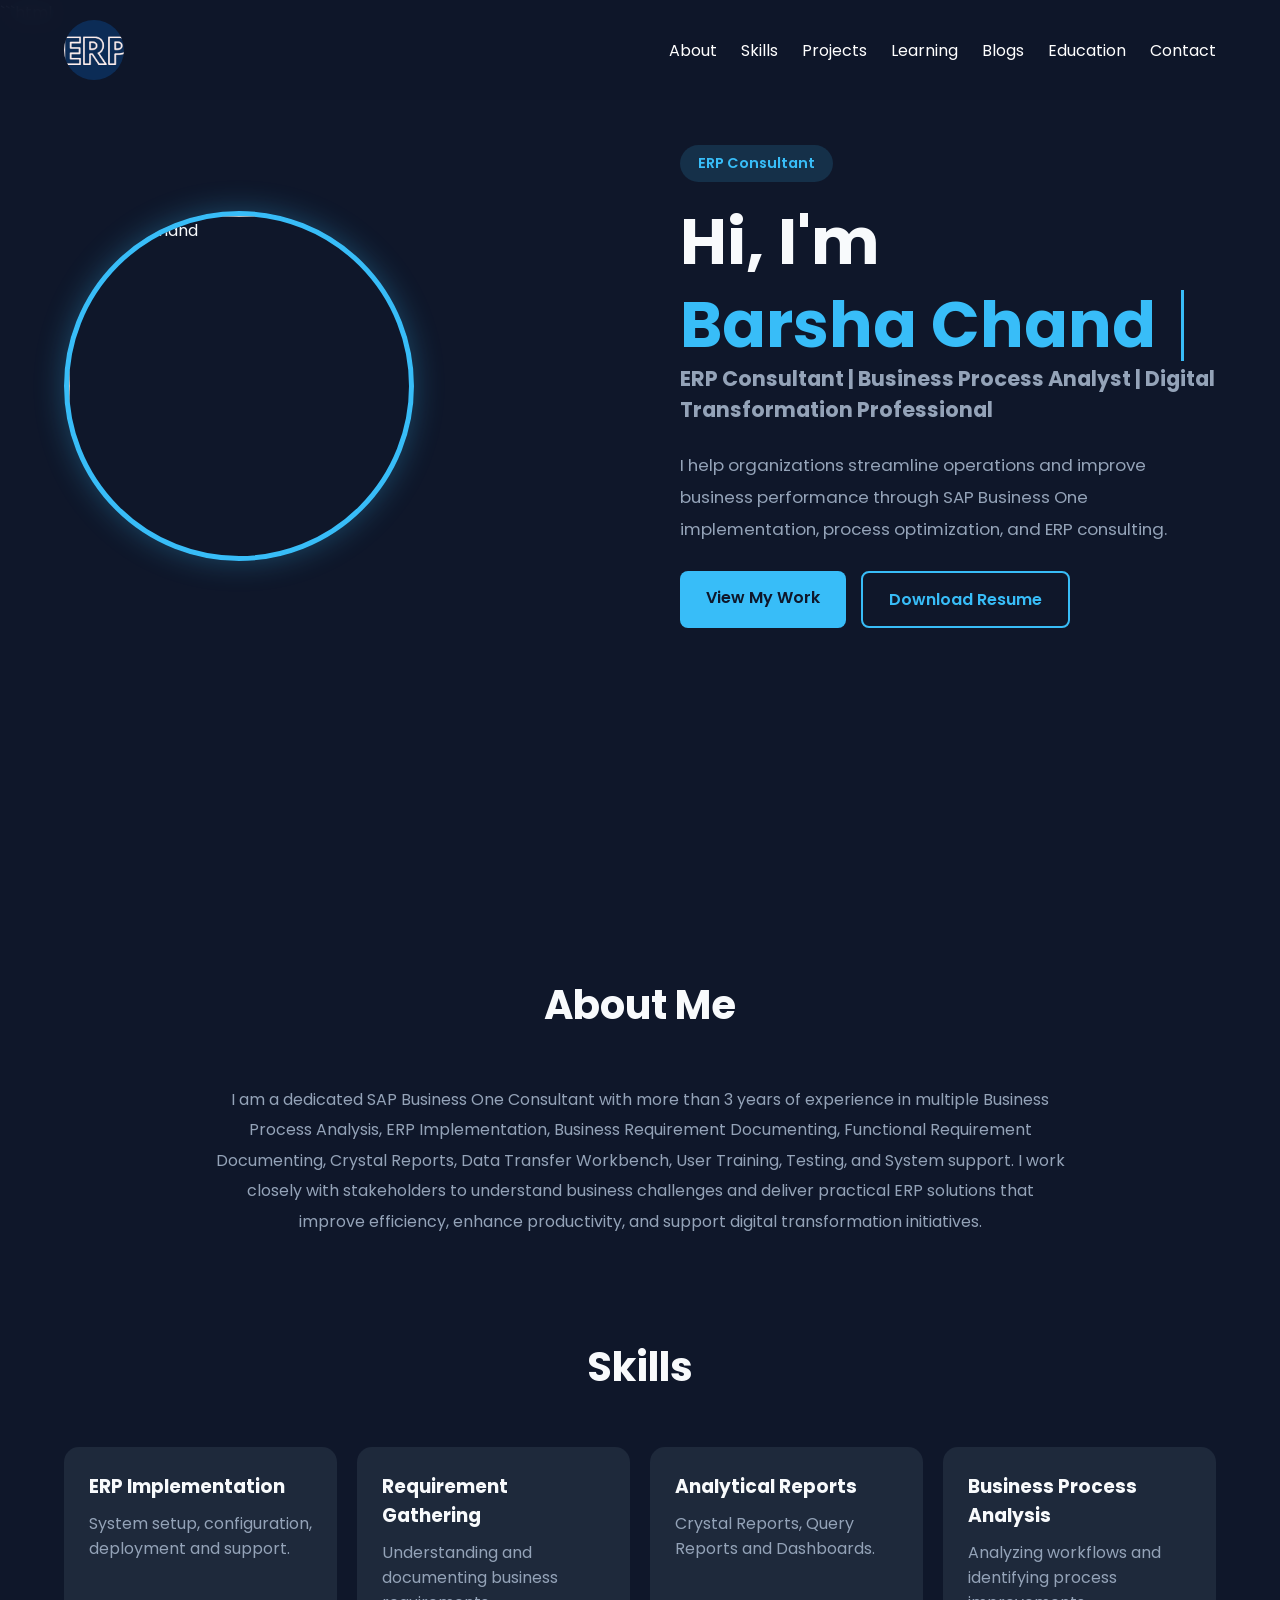
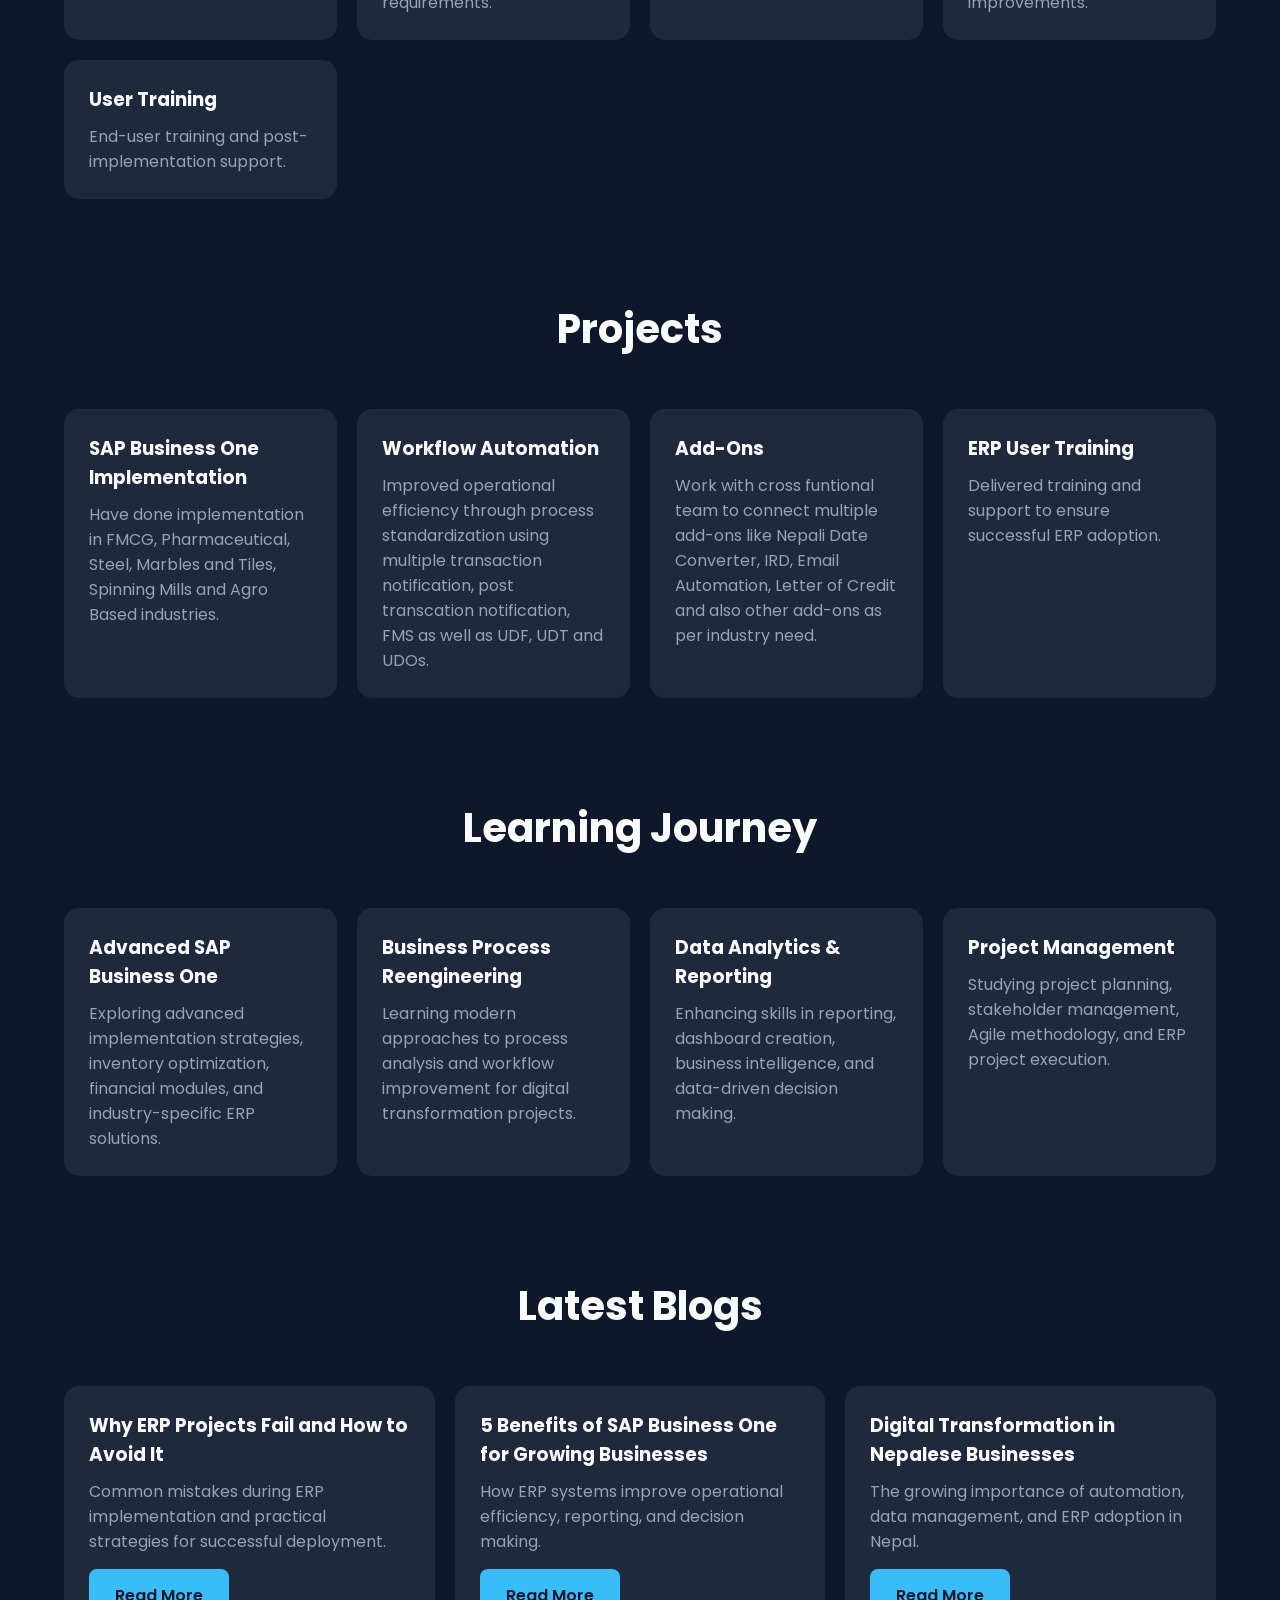
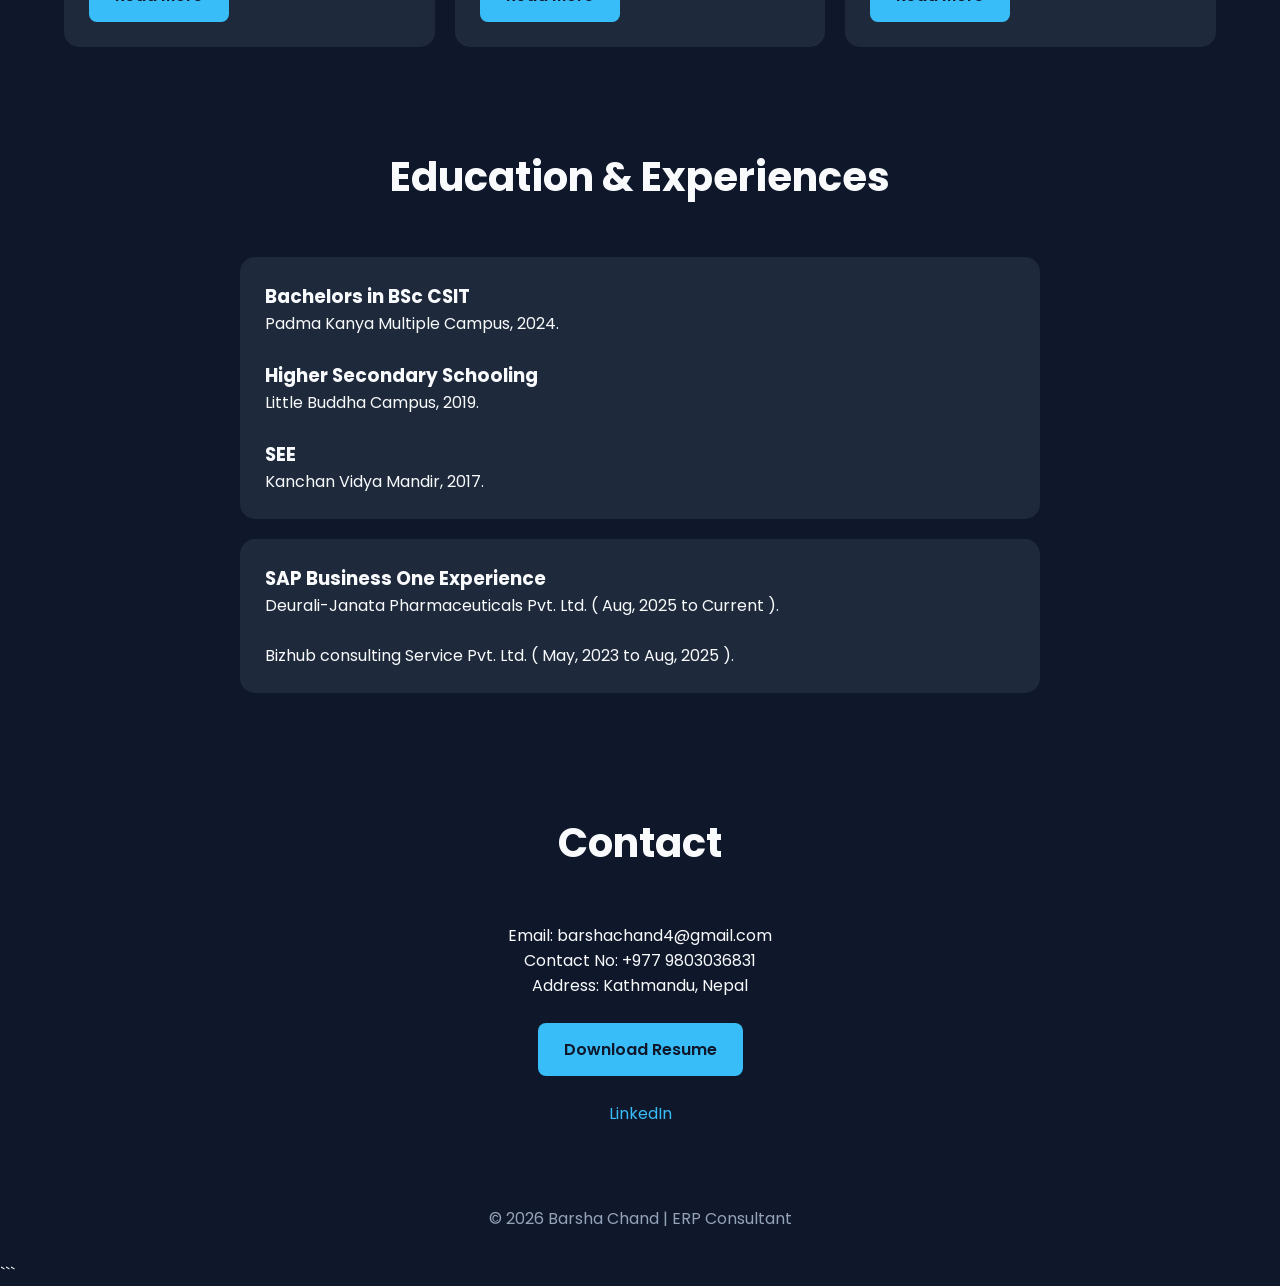
==== commit 5f54965b: "I have added the learning and blogs section." ====
--- a/index.html
+++ b/index.html
@@ -354,6 +354,8 @@
 <a href="#about">About</a>
 <a href="#skills">Skills</a>
 <a href="#projects">Projects</a>
+<a href="#learning">Learning</a>
+<a href="#blogs">Blogs</a>
 <a href="#education">Education</a>
 <a href="#contact">Contact</a>
 </div>
@@ -485,6 +487,102 @@
 <div class="card">
 <h3>ERP User Training</h3>
 <p>Delivered training and support to ensure successful ERP adoption.</p>
+</div>
+
+</div>
+
+</div>
+
+</section>
+
+<section id="learning">
+
+<div class="container">
+
+<h2 class="section-title">Learning Journey</h2>
+
+<div class="projects-grid">
+
+<div class="card">
+<h3>Advanced SAP Business One</h3>
+<p>
+Exploring advanced implementation strategies, inventory optimization,
+financial modules, and industry-specific ERP solutions.
+</p>
+</div>
+
+<div class="card">
+<h3>Business Process Reengineering</h3>
+<p>
+Learning modern approaches to process analysis and workflow improvement
+for digital transformation projects.
+</p>
+</div>
+
+<div class="card">
+<h3>Data Analytics & Reporting</h3>
+<p>
+Enhancing skills in reporting, dashboard creation, business intelligence,
+and data-driven decision making.
+</p>
+</div>
+
+<div class="card">
+<h3>Project Management</h3>
+<p>
+Studying project planning, stakeholder management, Agile methodology,
+and ERP project execution.
+</p>
+</div>
+
+</div>
+
+</div>
+
+</section>
+
+<section id="blogs">
+
+<div class="container">
+
+<h2 class="section-title">Latest Blogs</h2>
+
+<div class="projects-grid">
+
+<div class="card">
+<h3>Why ERP Projects Fail and How to Avoid It</h3>
+<p>
+Common mistakes during ERP implementation and practical strategies
+for successful deployment.
+</p>
+
+<a href="ERPFail.html" class="btn" style="margin-top:15px;display:inline-block;">
+Read More
+</a>
+</div>
+
+<div class="card">
+<h3>5 Benefits of SAP Business One for Growing Businesses</h3>
+<p>
+How ERP systems improve operational efficiency, reporting,
+and decision making.
+</p>
+
+<a href="#" class="btn" style="margin-top:15px;display:inline-block;">
+Read More
+</a>
+</div>
+
+<div class="card">
+<h3>Digital Transformation in Nepalese Businesses</h3>
+<p>
+The growing importance of automation, data management,
+and ERP adoption in Nepal.
+</p>
+
+<a href="#" class="btn" style="margin-top:15px;display:inline-block;">
+Read More
+</a>
 </div>
 
 </div>
@@ -514,9 +612,9 @@
 
 <div class="timeline-item">
 <h3>SAP Business One Experience</h3>
-<p>Deurali-Janata Pharmaceuticals Pvt. Ltd. ( Aug, 2025 ).</p>
+<p>Deurali-Janata Pharmaceuticals Pvt. Ltd. ( Aug, 2025 to Current ).</p>
 <br>
-<p>Bizhub consulting Service Pvt. Ltd. ( May, 2023 ).</p>
+<p>Bizhub consulting Service Pvt. Ltd. ( May, 2023 to Aug, 2025 ).</p>
 </div>
 
 </div>
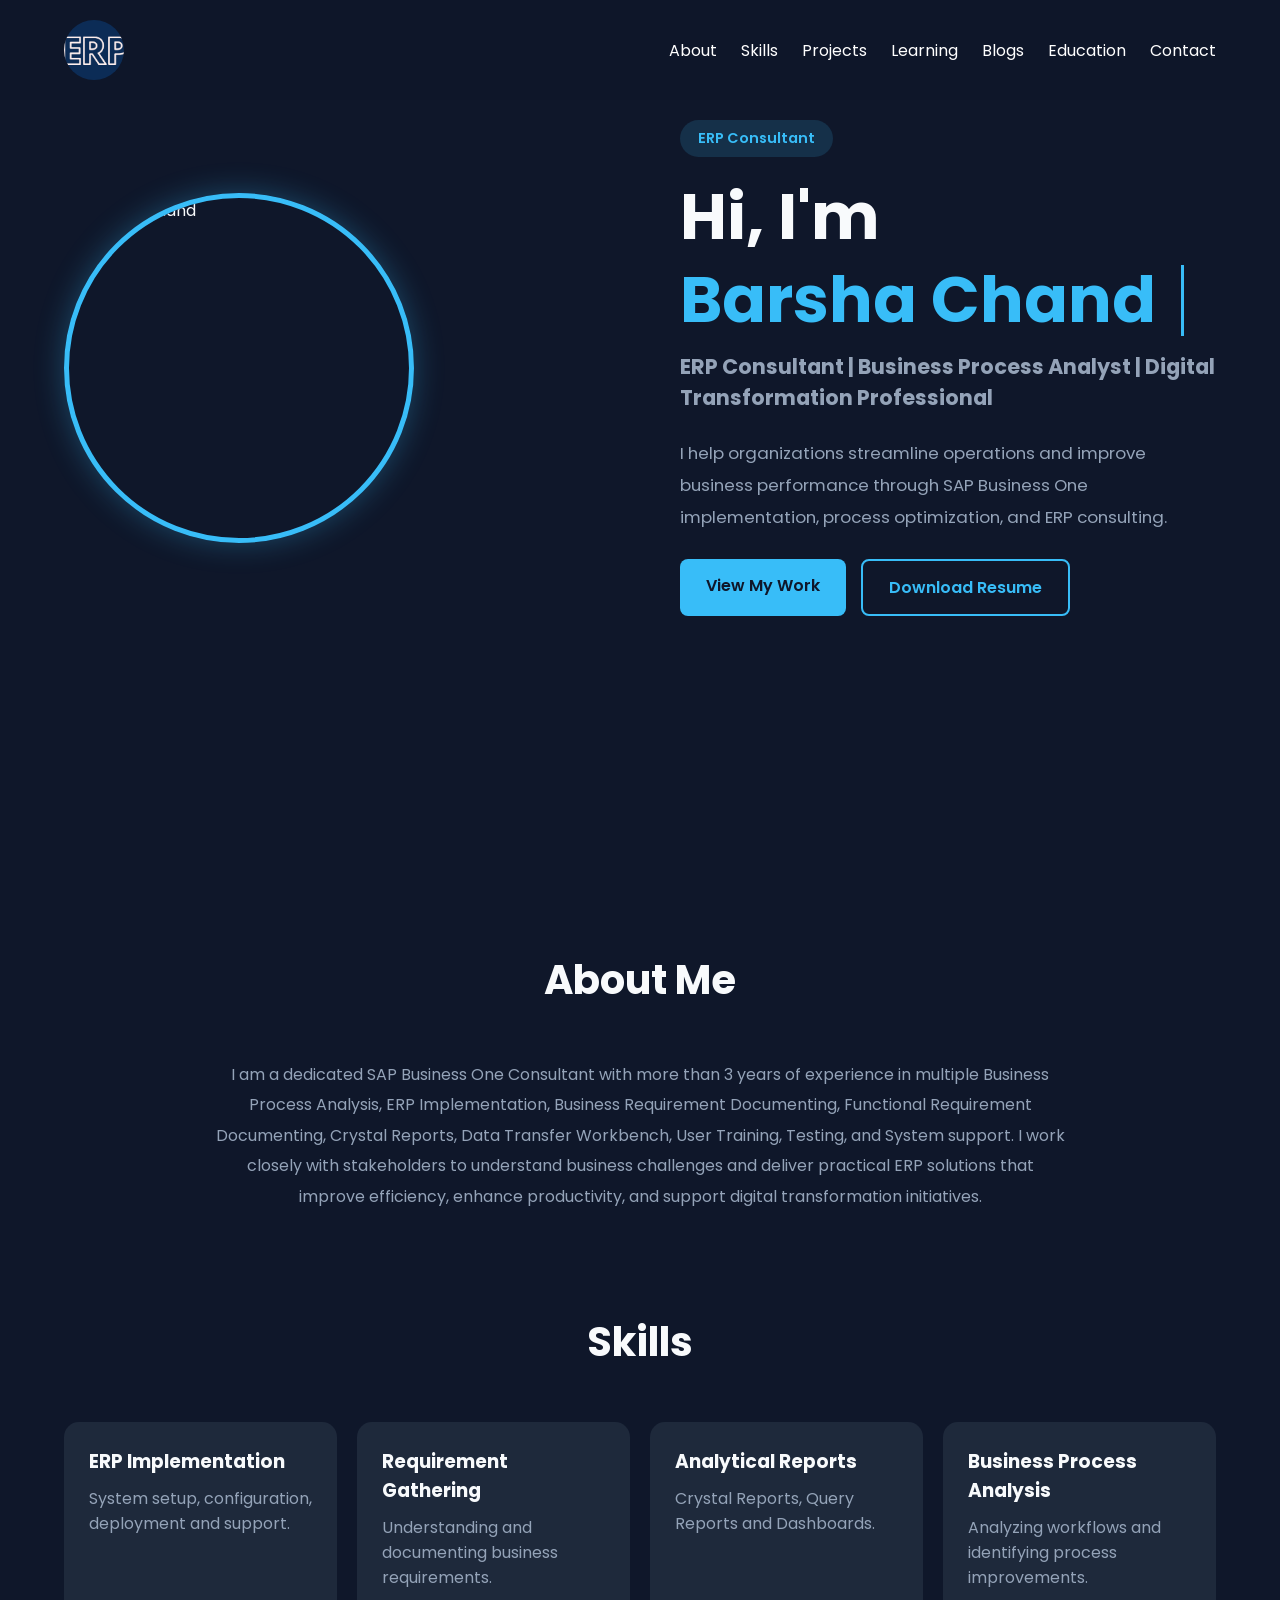
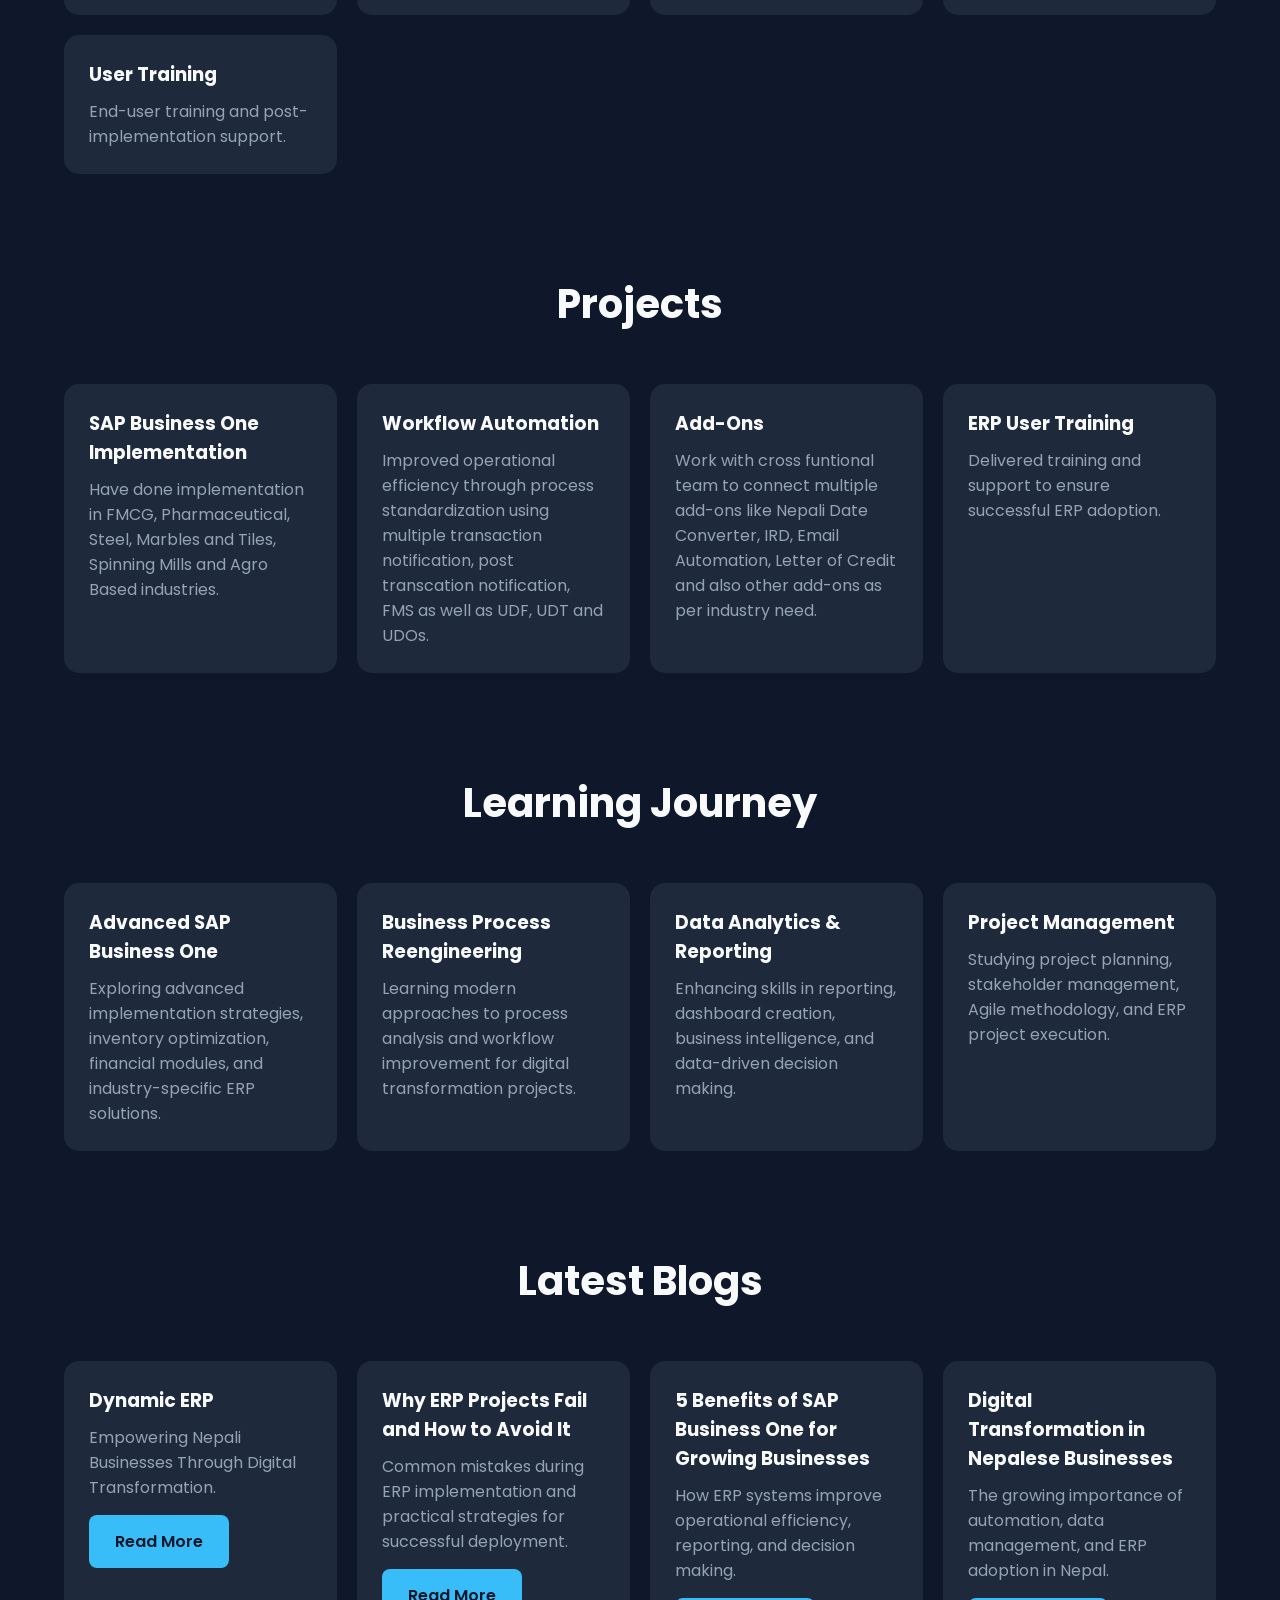
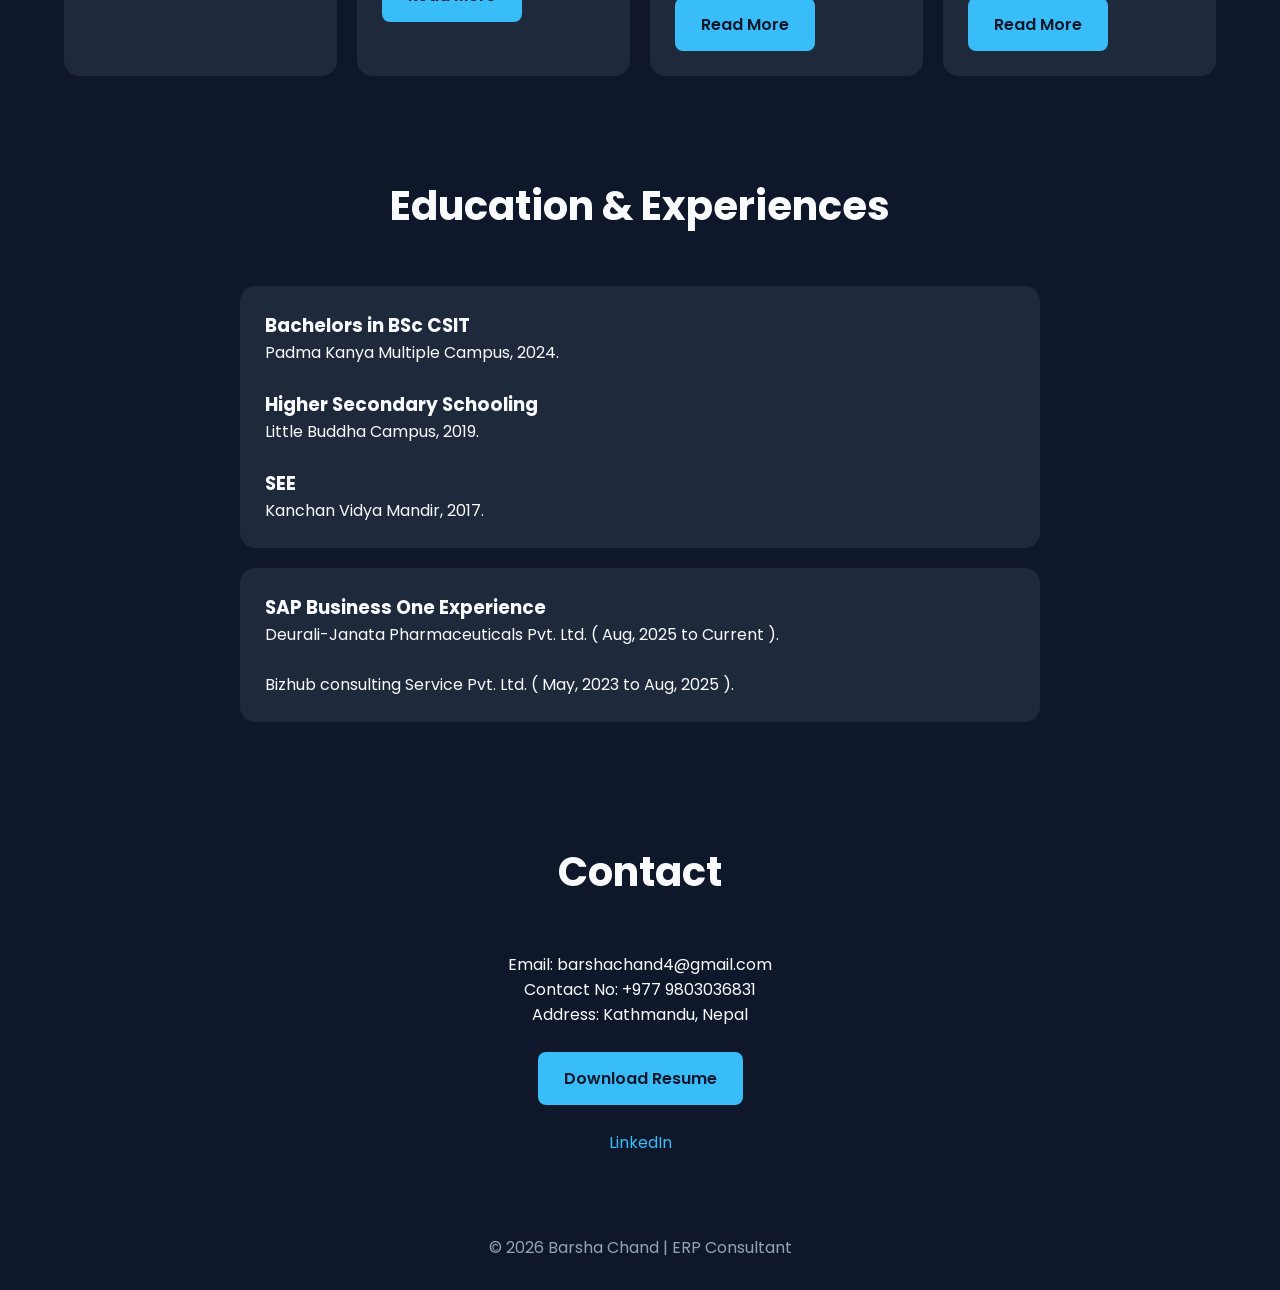
==== commit 93fa7acd: "I have added my first Blog." ====
--- a/index.html
+++ b/index.html
@@ -1,4 +1,3 @@
-```html
 <!DOCTYPE html>
 <html lang="en">
 <head>
@@ -335,7 +334,61 @@
     width:250px;
     height:250px;
 }
-
+.blog-post{
+    max-width: 900px;
+    margin: auto;
+    padding: 40px 20px;
+    line-height: 1.8;
+}
+
+.blog-post h1{
+    font-size: 2.5rem;
+    margin-bottom: 20px;
+}
+
+.blog-post h2{
+    margin-top: 40px;
+    margin-bottom: 15px;
+    color: #4f46e5;
+}
+
+.blog-post h3{
+    margin-top: 25px;
+    margin-bottom: 10px;
+}
+
+.blog-post p{
+    margin-bottom: 15px;
+}
+
+.blog-post ul{
+    margin: 15px 0 15px 25px;
+}
+
+.blog-post li{
+    margin-bottom: 8px;
+}
+
+.author-box{
+    margin-top: 60px;
+    padding: 25px;
+    border-radius: 16px;
+    background: rgba(255,255,255,0.05);
+    border: 1px solid rgba(255,255,255,0.1);
+    backdrop-filter: blur(10px);
+}
+
+.author-box h3{
+    font-size: 1.4rem;
+    margin-bottom: 12px;
+    color: var(--primary);
+}
+
+.author-box p{
+    margin: 0;
+    line-height: 1.8;
+    color: var(--text-light);
+}
 }
 
 </style>
@@ -548,6 +601,17 @@
 <h2 class="section-title">Latest Blogs</h2>
 
 <div class="projects-grid">
+
+<div class="card">
+
+    <h3>Dynamic ERP</h3>
+<p>
+ Empowering Nepali Businesses Through Digital Transformation.
+</p>
+<a href="DynamicERP.html" class="btn" style="margin-top:15px;display:inline-block;">
+Read More
+</a>
+</div>
 
 <div class="card">
 <h3>Why ERP Projects Fail and How to Avoid It</h3>
@@ -652,5 +716,4 @@
 </footer>
 
 </body>
-</html>
-```
+</html>
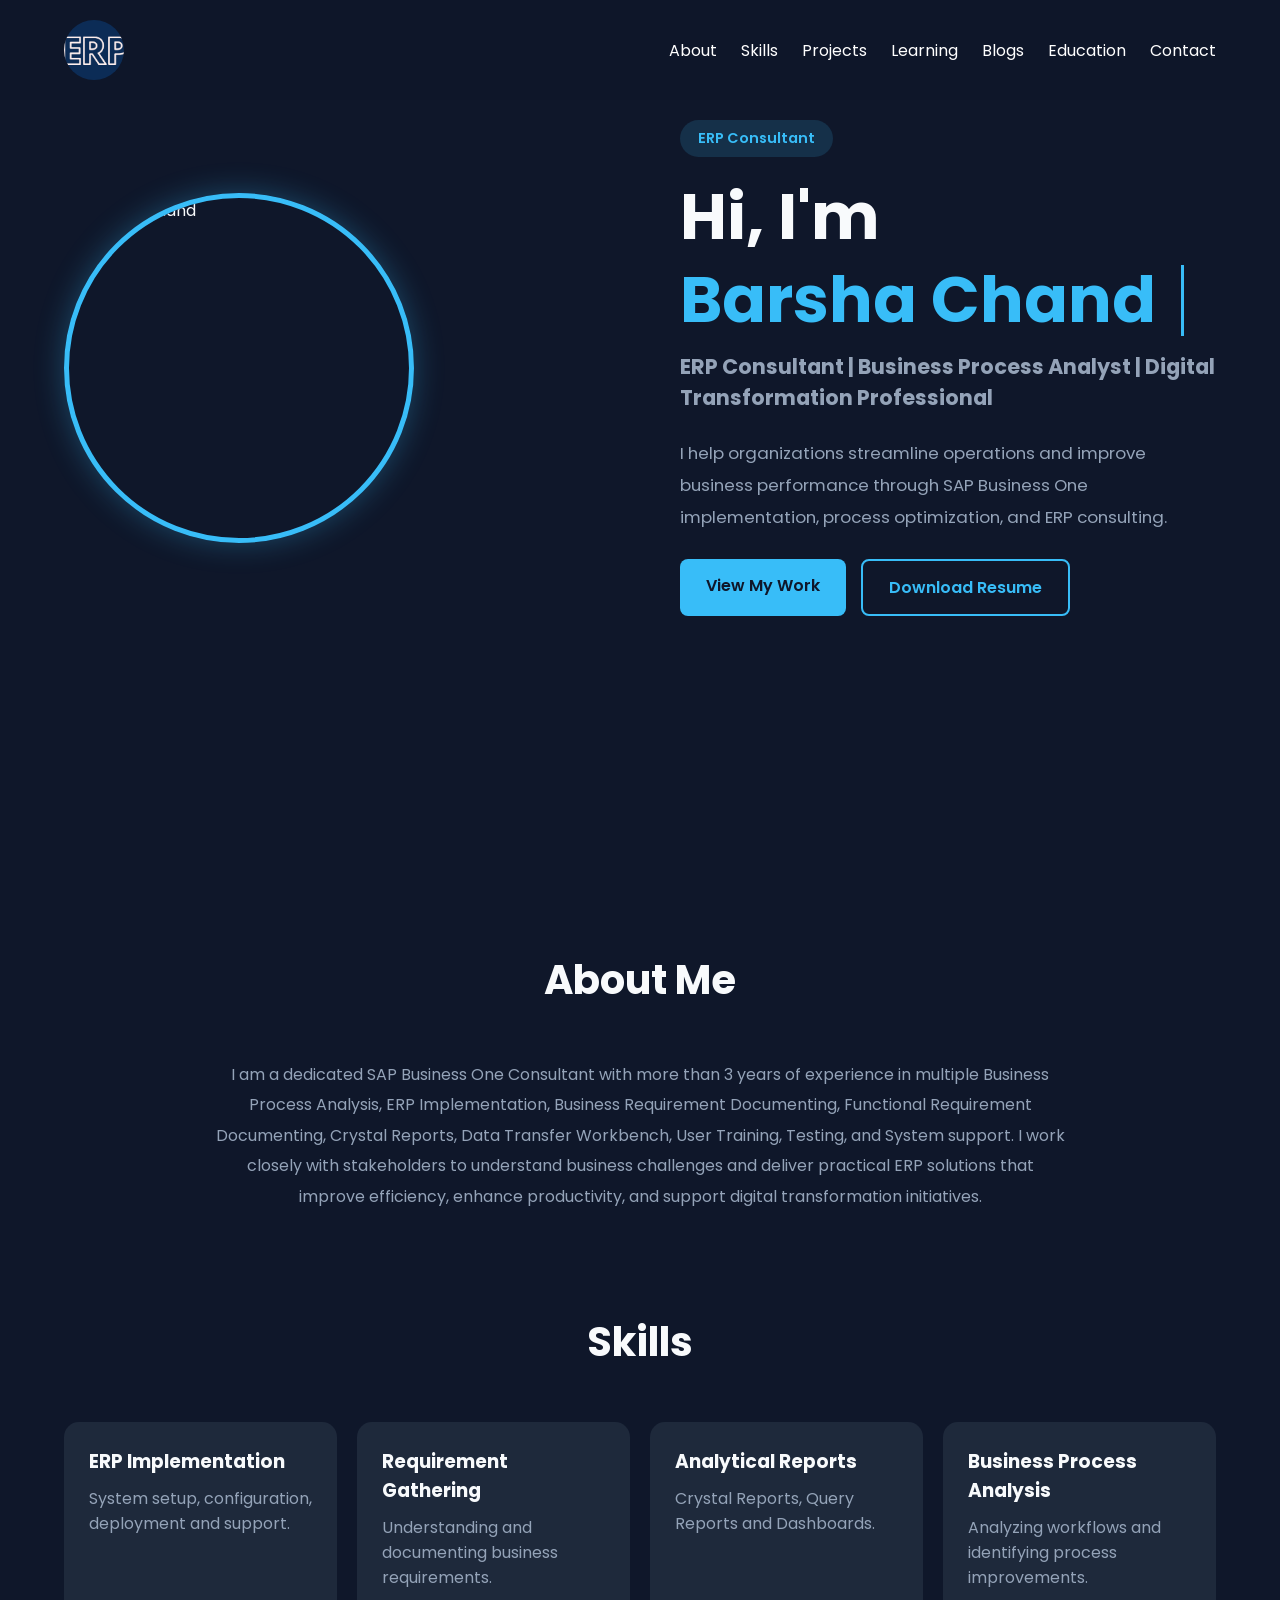
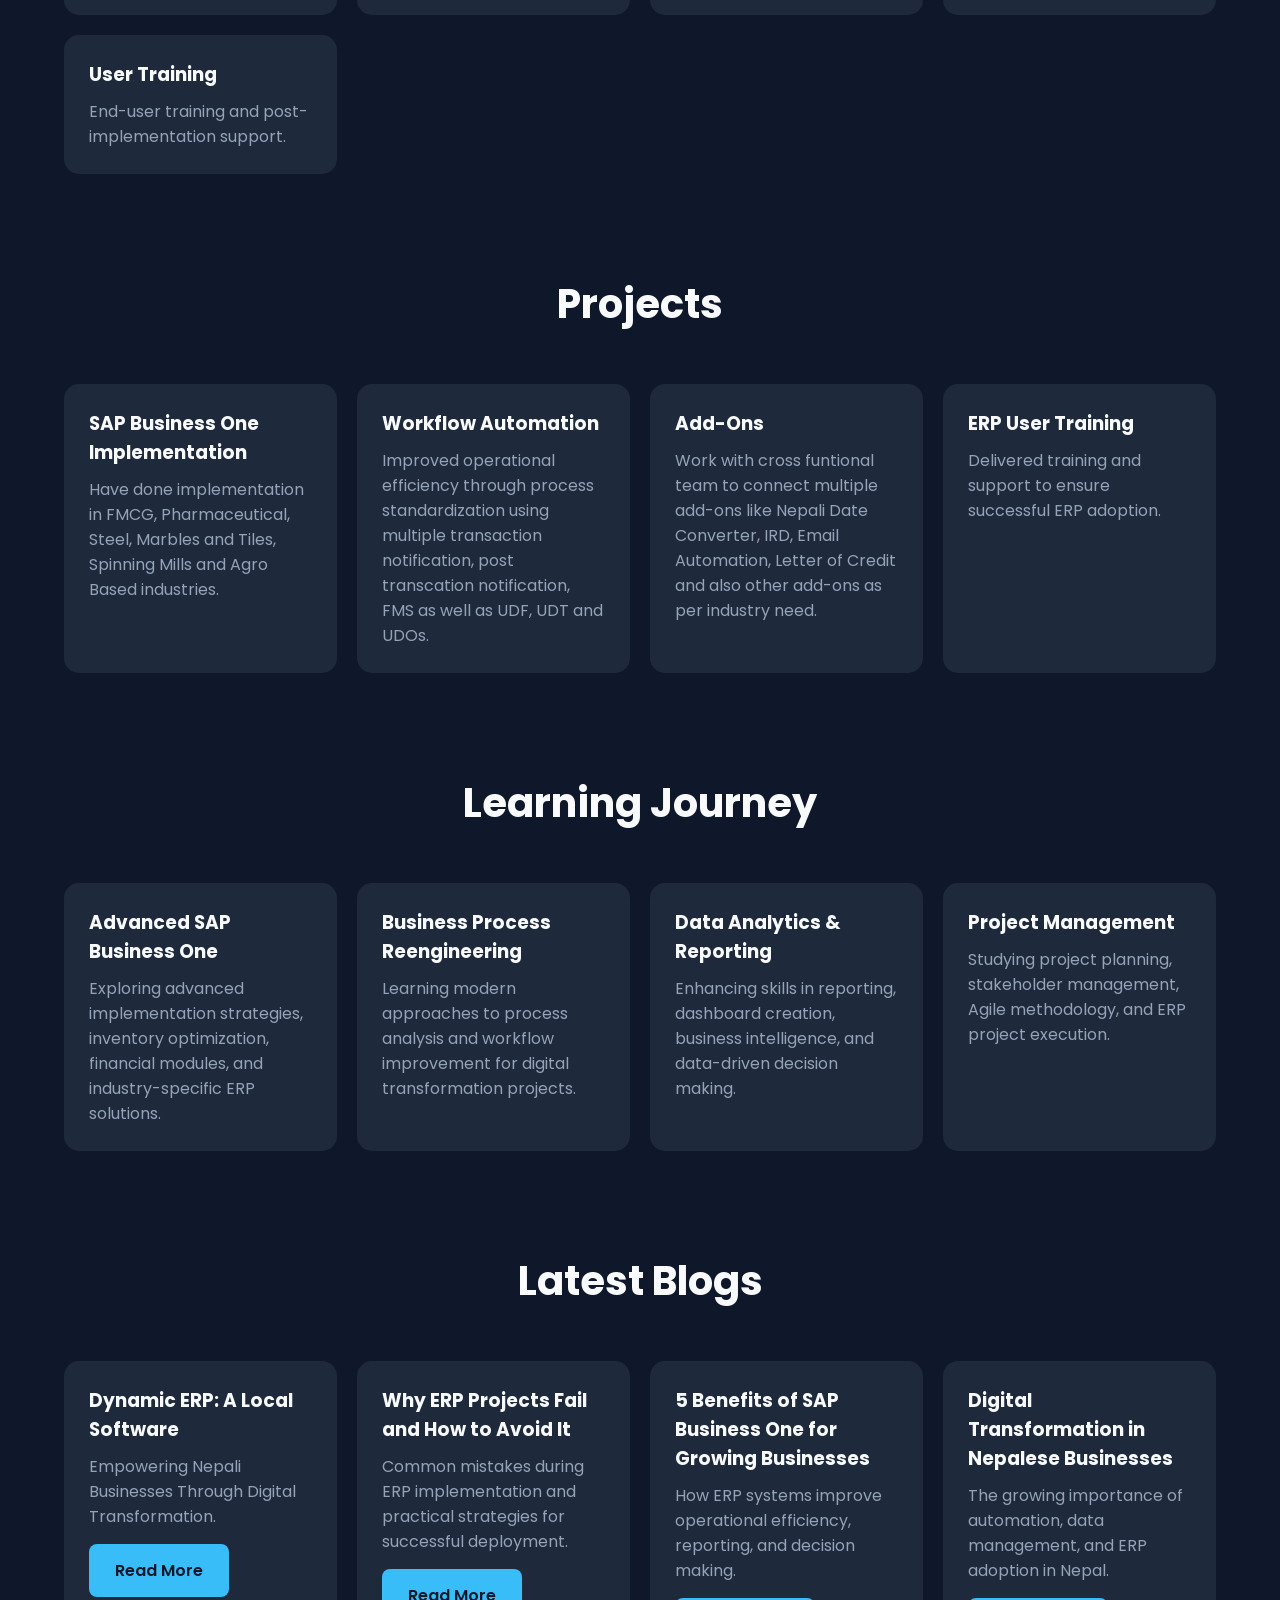
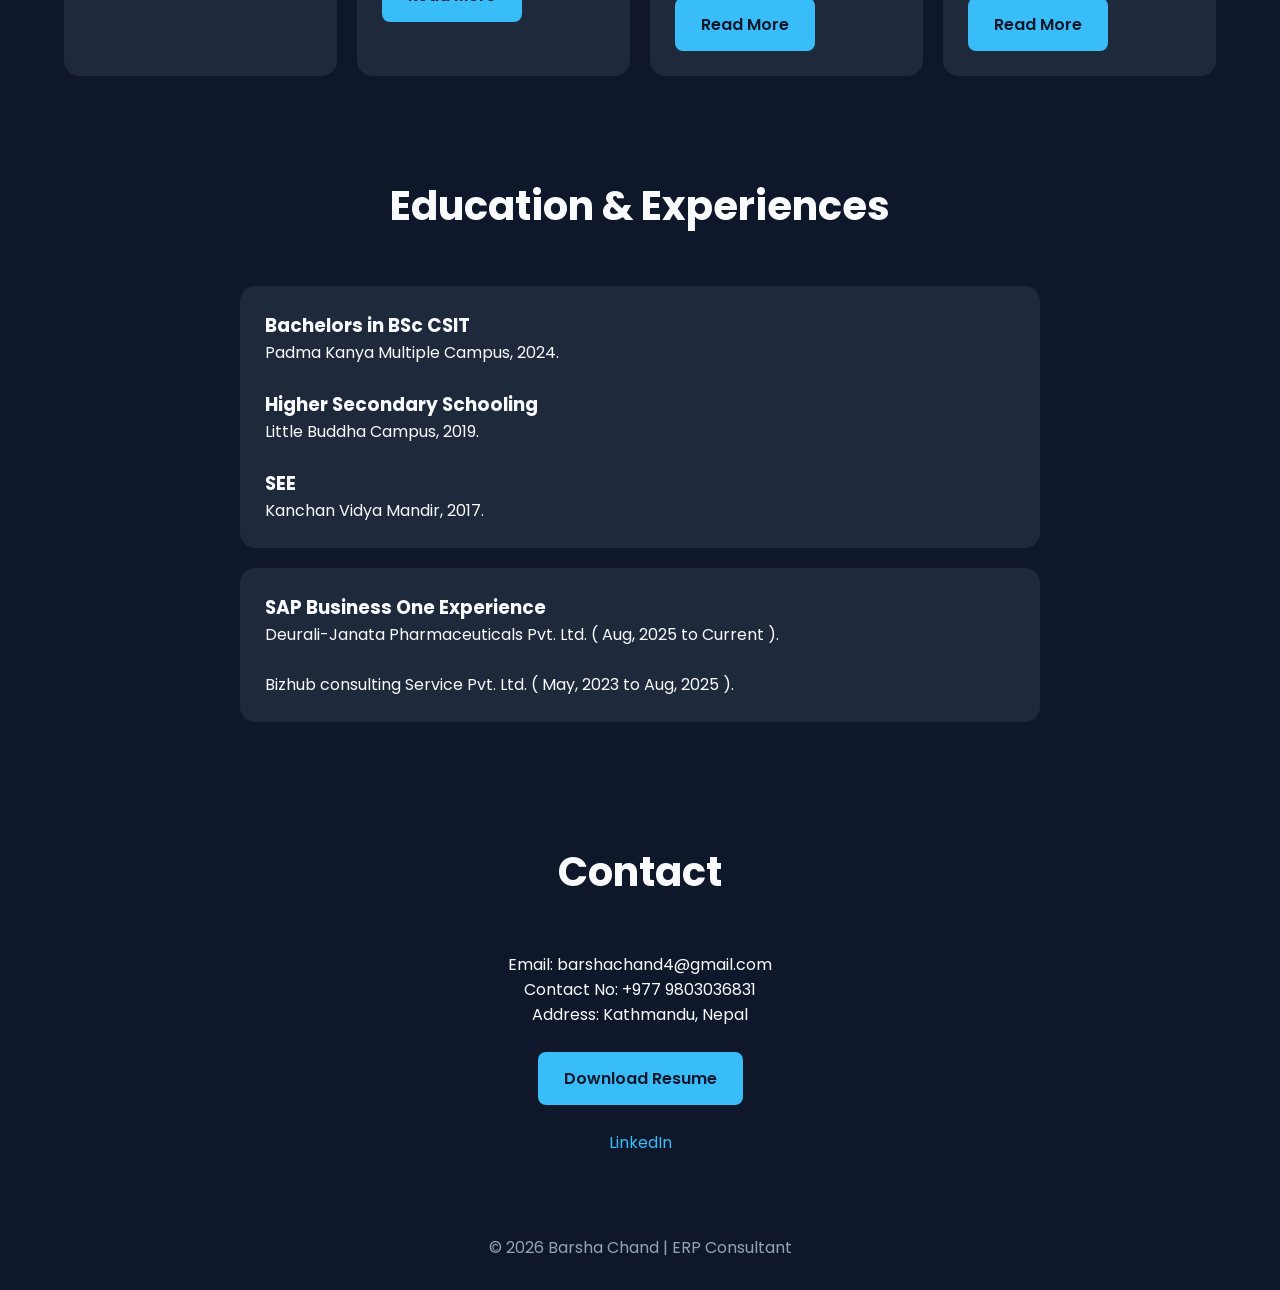
==== commit bf46055c: "I made my second blog" ====
--- a/index.html
+++ b/index.html
@@ -8,390 +8,8 @@
 
 <link href="https://fonts.googleapis.com/css2?family=Poppins:wght@300;400;500;600;700&display=swap" rel="stylesheet">
 
-<style>
-
-:root{
-    --bg:#0f172a;
-    --card:#1e293b;
-    --primary:#38bdf8;
-    --text:#f8fafc;
-    --muted:#94a3b8;
-}
-
-*{
-    margin:0;
-    padding:0;
-    box-sizing:border-box;
-    font-family:'Poppins',sans-serif;
-    scroll-behavior:smooth;
-}
-
-body{
-    background:var(--bg);
-    color:var(--text);
-}
-
-.container{
-    width:90%;
-    max-width:1200px;
-    margin:auto;
-}
-
-/* NAVBAR */
-
-nav{
-    position:fixed;
-    top:0;
-    width:100%;
-    background:rgba(15,23,42,.95);
-    backdrop-filter:blur(10px);
-    z-index:1000;
-}
-
-.nav-content{
-    display:flex;
-    justify-content:space-between;
-    align-items:center;
-    padding:20px 0;
-}
-
-.logo {
-    width: 60px;
-    height: 60px;
-    border-radius: 50%;
-    overflow: hidden;
-    display: block;
-    cursor: pointer;
-}
-
-.logo img {
-    width: 100%;
-    height: 100%;
-    object-fit: cover;
-}
-
-.nav-links a{
-    color:white;
-    text-decoration:none;
-    margin-left:20px;
-    transition:.3s;
-}
-
-.nav-links a:hover{
-    color:var(--primary);
-}
-
-/* HERO */
-
-.hero{
-    min-height:100vh;
-    padding-top:120px;
-    display:block;
-}
-
-.hero-content{
-    max-width:800px;
-}
-
-.hero-badge{
-    display:inline-block;
-    background:rgba(56,189,248,.15);
-    color:var(--primary);
-    padding:8px 18px;
-    border-radius:30px;
-    font-size:.9rem;
-    font-weight:600;
-    margin-bottom:25px;
-}
-
-.hero h1{
-    font-size:4rem;
-    line-height:1.1;
-}
-
-.hero h1 span{
-    color:var(--primary);
-}
-
-.hero-subtitle{
-    color:var(--muted);
-    font-size:1.3rem;
-    margin-top:15px;
-}
-
-.hero-description{
-    color:var(--muted);
-    line-height:1.9;
-    margin:25px 0;
-    font-size:1.05rem;
-}
-.typing {
-      position: relative;
-    top: 13px;
-    display: inline-block;
-    vertical-align: baseline;
-    overflow: hidden;
-    white-space: nowrap;    
-    border-right: 3px solid var(--primary);
-    width: 0;
-    animation:
-        typing 3s steps(12, end) forwards,
-        blink 0.8s step-end 5s;
-}
-
-@keyframes typing {
-    from {
-        width: 0;
-    }
-    to {
-        width: 12ch;
-    }
-}
-
-@keyframes blink {
-    50% {
-        border-color: transparent;
-    }
-}
-.skill-tags{
-    display:flex;
-    flex-wrap:wrap;
-    gap:12px;
-    margin:30px 0;
-}
-
-.skill{
-    background:var(--card);
-    color:var(--primary);
-    border:1px solid rgba(56,189,248,.3);
-    padding:10px 16px;
-    border-radius:30px;
-}
-
-.hero-quote{
-    color:var(--primary);
-    font-style:italic;
-    margin-bottom:30px;
-}
-
-.hero-buttons{
-    display:flex;
-    gap:15px;
-    flex-wrap:wrap;
-}
-
-
-.btn{
-    display:inline-block;
-    background:var(--primary);
-    color:#0f172a;
-    padding:14px 26px;
-    border-radius:8px;
-    text-decoration:none;
-    font-weight:600;
-}
-
-.btn-outline{
-    background:transparent;
-    border:2px solid var(--primary);
-    color:var(--primary);
-}
-
-/* SECTIONS */
-
-section{
-    padding:50px 0;
-}
-
-.section-title{
-    text-align:center;
-    font-size:2.5rem;
-    margin-bottom:50px;
-}
-
-.about{
-    max-width:850px;
-    margin:auto;
-    text-align:center;
-    line-height:1.9;
-    color:var(--muted);
-}
-
-.skills-grid,
-.projects-grid{
-    display:grid;
-    grid-template-columns:repeat(auto-fit,minmax(250px,1fr));
-    gap:20px;
-}
-
-.card{
-    background:var(--card);
-    padding:25px;
-    border-radius:15px;
-    transition:.3s;
-}
-
-.card:hover{
-    transform:translateY(-8px);
-}
-
-.card p{
-    margin-top:10px;
-    color:var(--muted);
-}
-
-.timeline{
-    max-width:800px;
-    margin:auto;
-}
-
-.timeline-item{
-    background:var(--card);
-    padding:25px;
-    border-radius:15px;
-    margin-bottom:20px;
-}
-
-.contact{
-    text-align:center;
-}
-
-.socials{
-    margin-top:25px;
-}
-
-.socials a{
-    color:var(--primary);
-    text-decoration:none;
-    margin:0 12px;
-}
-
-footer{
-    text-align:center;
-    padding:30px;
-    color:var(--muted);
-}
-.hero-wrapper{
-    display:flex;
-    align-items:center;
-    justify-content:space-between;
-    gap:80px;
-}
-
-.hero-image{
-    flex:1;
-    display:flex;
-    justify-content:flex-start;
-}
-
-.hero-content{
-    flex:1;
-}
-
-.hero-image img{
-    width:350px;
-    height:350px;
-    border-radius:50%;
-    object-fit:cover;
-    border:5px solid var(--primary);
-    box-shadow:0 0 30px rgba(56,189,248,.3);
-}
-
-/* MOBILE */
-
-@media(max-width:768px){
-
-    
-.hero h1{
-    font-size:2.8rem;
-}
-
-.nav-links{
-    display:none;
-}
-
-.hero{
-    text-align:center;
-}
-
-.skill-tags{
-    justify-content:center;
-}
-
-.hero-buttons{
-    justify-content:center;
-}
-.hero-wrapper{
-    flex-direction:column;
-    text-align:center;
-}
-
-.hero-image{
-    justify-content:center;
-}
-
-.hero-image img{
-    width:250px;
-    height:250px;
-}
-.blog-post{
-    max-width: 900px;
-    margin: auto;
-    padding: 40px 20px;
-    line-height: 1.8;
-}
-
-.blog-post h1{
-    font-size: 2.5rem;
-    margin-bottom: 20px;
-}
-
-.blog-post h2{
-    margin-top: 40px;
-    margin-bottom: 15px;
-    color: #4f46e5;
-}
-
-.blog-post h3{
-    margin-top: 25px;
-    margin-bottom: 10px;
-}
-
-.blog-post p{
-    margin-bottom: 15px;
-}
-
-.blog-post ul{
-    margin: 15px 0 15px 25px;
-}
-
-.blog-post li{
-    margin-bottom: 8px;
-}
-
-.author-box{
-    margin-top: 60px;
-    padding: 25px;
-    border-radius: 16px;
-    background: rgba(255,255,255,0.05);
-    border: 1px solid rgba(255,255,255,0.1);
-    backdrop-filter: blur(10px);
-}
-
-.author-box h3{
-    font-size: 1.4rem;
-    margin-bottom: 12px;
-    color: var(--primary);
-}
-
-.author-box p{
-    margin: 0;
-    line-height: 1.8;
-    color: var(--text-light);
-}
-}
-
-</style>
+<link rel="stylesheet" href="style.css">
+
 </head>
 
 <body id="top">
@@ -604,7 +222,7 @@
 
 <div class="card">
 
-    <h3>Dynamic ERP</h3>
+    <h3>Dynamic ERP: A Local Software</h3>
 <p>
  Empowering Nepali Businesses Through Digital Transformation.
 </p>
--- a/style.css
+++ b/style.css
@@ -0,0 +1,378 @@
+
+:root{
+    --bg:#0f172a;
+    --card:#1e293b;
+    --primary:#38bdf8;
+    --text:#f8fafc;
+    --muted:#94a3b8;
+}
+
+*{
+    margin:0;
+    padding:0;
+    box-sizing:border-box;
+    font-family:'Poppins',sans-serif;
+    scroll-behavior:smooth;
+}
+
+body{
+    background:var(--bg);
+    color:var(--text);
+}
+
+.container{
+    width:90%;
+    max-width:1200px;
+    margin:auto;
+}
+
+/* NAVBAR */
+
+nav{
+    position:fixed;
+    top:0;
+    width:100%;
+    background:rgba(15,23,42,.95);
+    backdrop-filter:blur(10px);
+    z-index:1000;
+}
+
+.nav-content{
+    display:flex;
+    justify-content:space-between;
+    align-items:center;
+    padding:20px 0;
+}
+
+.logo {
+    width: 60px;
+    height: 60px;
+    border-radius: 50%;
+    overflow: hidden;
+    display: block;
+    cursor: pointer;
+}
+
+.logo img {
+    width: 100%;
+    height: 100%;
+    object-fit: cover;
+}
+
+.nav-links a{
+    color:white;
+    text-decoration:none;
+    margin-left:20px;
+    transition:.3s;
+}
+
+.nav-links a:hover{
+    color:var(--primary);
+}
+
+/* HERO */
+
+.hero{
+    min-height:100vh;
+    padding-top:120px;
+    display:block;
+}
+
+.hero-content{
+    max-width:800px;
+}
+
+.hero-badge{
+    display:inline-block;
+    background:rgba(56,189,248,.15);
+    color:var(--primary);
+    padding:8px 18px;
+    border-radius:30px;
+    font-size:.9rem;
+    font-weight:600;
+    margin-bottom:25px;
+}
+
+.hero h1{
+    font-size:4rem;
+    line-height:1.1;
+}
+
+.hero h1 span{
+    color:var(--primary);
+}
+
+.hero-subtitle{
+    color:var(--muted);
+    font-size:1.3rem;
+    margin-top:15px;
+}
+
+.hero-description{
+    color:var(--muted);
+    line-height:1.9;
+    margin:25px 0;
+    font-size:1.05rem;
+}
+.typing {
+      position: relative;
+    top: 13px;
+    display: inline-block;
+    vertical-align: baseline;
+    overflow: hidden;
+    white-space: nowrap;    
+    border-right: 3px solid var(--primary);
+    width: 0;
+    animation:
+        typing 3s steps(12, end) forwards,
+        blink 0.8s step-end 5s;
+}
+
+@keyframes typing {
+    from {
+        width: 0;
+    }
+    to {
+        width: 12ch;
+    }
+}
+
+@keyframes blink {
+    50% {
+        border-color: transparent;
+    }
+}
+.skill-tags{
+    display:flex;
+    flex-wrap:wrap;
+    gap:12px;
+    margin:30px 0;
+}
+
+.skill{
+    background:var(--card);
+    color:var(--primary);
+    border:1px solid rgba(56,189,248,.3);
+    padding:10px 16px;
+    border-radius:30px;
+}
+
+.hero-quote{
+    color:var(--primary);
+    font-style:italic;
+    margin-bottom:30px;
+}
+
+.hero-buttons{
+    display:flex;
+    gap:15px;
+    flex-wrap:wrap;
+}
+
+
+.btn{
+    display:inline-block;
+    background:var(--primary);
+    color:#0f172a;
+    padding:14px 26px;
+    border-radius:8px;
+    text-decoration:none;
+    font-weight:600;
+}
+
+.btn-outline{
+    background:transparent;
+    border:2px solid var(--primary);
+    color:var(--primary);
+}
+
+/* SECTIONS */
+
+section{
+    padding:50px 0;
+}
+
+.section-title{
+    text-align:center;
+    font-size:2.5rem;
+    margin-bottom:50px;
+}
+
+.about{
+    max-width:850px;
+    margin:auto;
+    text-align:center;
+    line-height:1.9;
+    color:var(--muted);
+}
+
+.skills-grid,
+.projects-grid{
+    display:grid;
+    grid-template-columns:repeat(auto-fit,minmax(250px,1fr));
+    gap:20px;
+}
+
+.card{
+    background:var(--card);
+    padding:25px;
+    border-radius:15px;
+    transition:.3s;
+}
+
+.card:hover{
+    transform:translateY(-8px);
+}
+
+.card p{
+    margin-top:10px;
+    color:var(--muted);
+}
+
+.timeline{
+    max-width:800px;
+    margin:auto;
+}
+
+.timeline-item{
+    background:var(--card);
+    padding:25px;
+    border-radius:15px;
+    margin-bottom:20px;
+}
+
+.contact{
+    text-align:center;
+}
+
+.socials{
+    margin-top:25px;
+}
+
+.socials a{
+    color:var(--primary);
+    text-decoration:none;
+    margin:0 12px;
+}
+
+footer{
+    text-align:center;
+    padding:30px;
+    color:var(--muted);
+}
+.hero-wrapper{
+    display:flex;
+    align-items:center;
+    justify-content:space-between;
+    gap:80px;
+}
+
+.hero-image{
+    flex:1;
+    display:flex;
+    justify-content:flex-start;
+}
+
+.hero-content{
+    flex:1;
+}
+
+.hero-image img{
+    width:350px;
+    height:350px;
+    border-radius:50%;
+    object-fit:cover;
+    border:5px solid var(--primary);
+    box-shadow:0 0 30px rgba(56,189,248,.3);
+}
+.blog-post{
+    max-width:900px;
+    margin:120px auto 60px;
+    padding:40px;
+    background:var(--card);
+    border-radius:20px;
+    color:var(--text);
+    line-height:1.9;
+}
+
+.blog-post h1{
+    color:var(--primary);
+    margin-bottom:20px;
+}
+
+.blog-post h2{
+    color:var(--primary);
+    margin-top:40px;
+}
+
+.blog-post p,
+.blog-post li{
+    color:var(--muted);
+}
+
+.author-box{
+    margin-top:50px;
+    padding:25px;
+    border-radius:15px;
+    background:rgba(255,255,255,.05);
+}
+
+/* MOBILE */
+/* MOBILE */
+
+@media (max-width:768px){
+
+    .hero h1{
+        font-size:2.8rem;
+    }
+
+    .nav-links{
+        display:none;
+    }
+
+    .hero{
+        text-align:center;
+    }
+
+    .skill-tags{
+        justify-content:center;
+    }
+
+    .hero-buttons{
+        justify-content:center;
+    }
+
+    .hero-wrapper{
+        flex-direction:column;
+        text-align:center;
+    }
+
+    .hero-image{
+        justify-content:center;
+    }
+
+    .hero-image img{
+        width:250px;
+        height:250px;
+    }
+
+    /* BLOG MOBILE */
+
+    .blog-post{
+        margin:100px 15px 40px;
+        padding:25px;
+    }
+
+    .blog-post h1{
+        font-size:2rem;
+    }
+
+    .blog-post h2{
+        font-size:1.5rem;
+    }
+
+    .blog-post h3{
+        font-size:1.2rem;
+    }
+}
+
